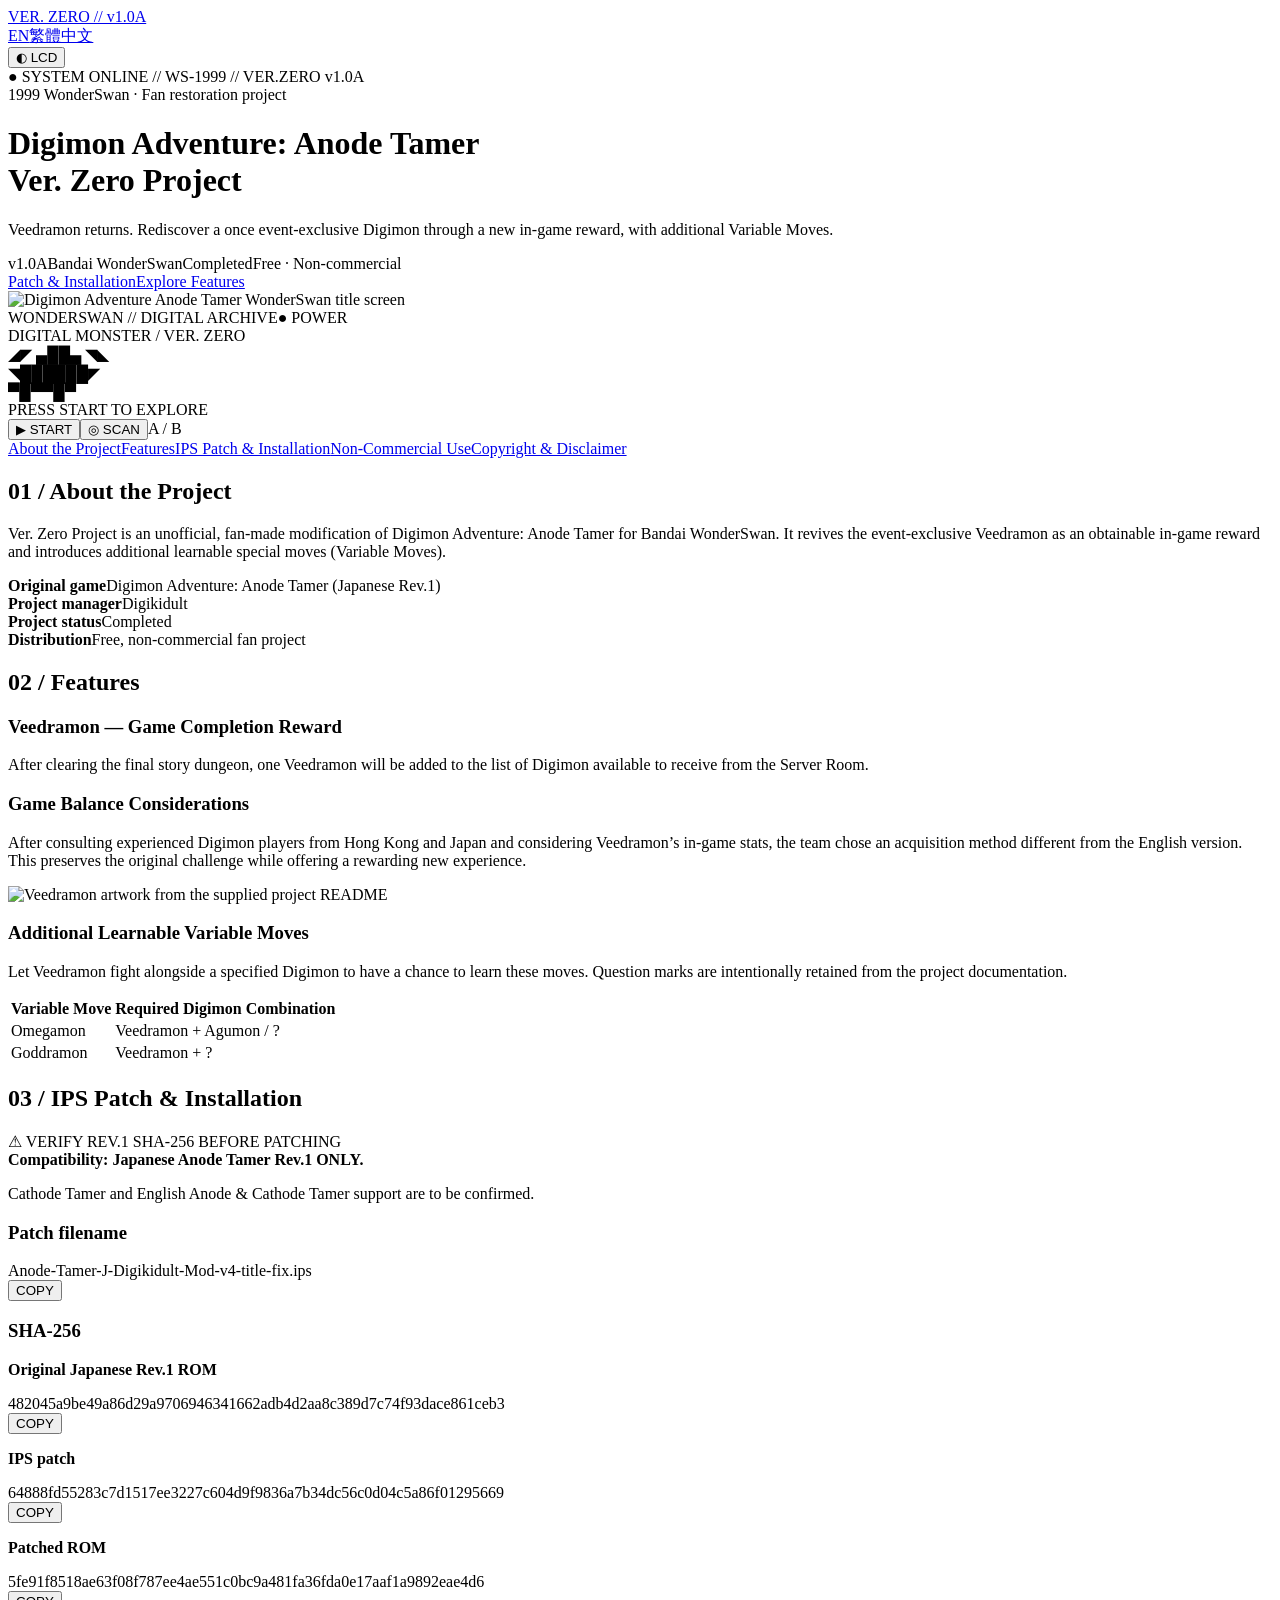
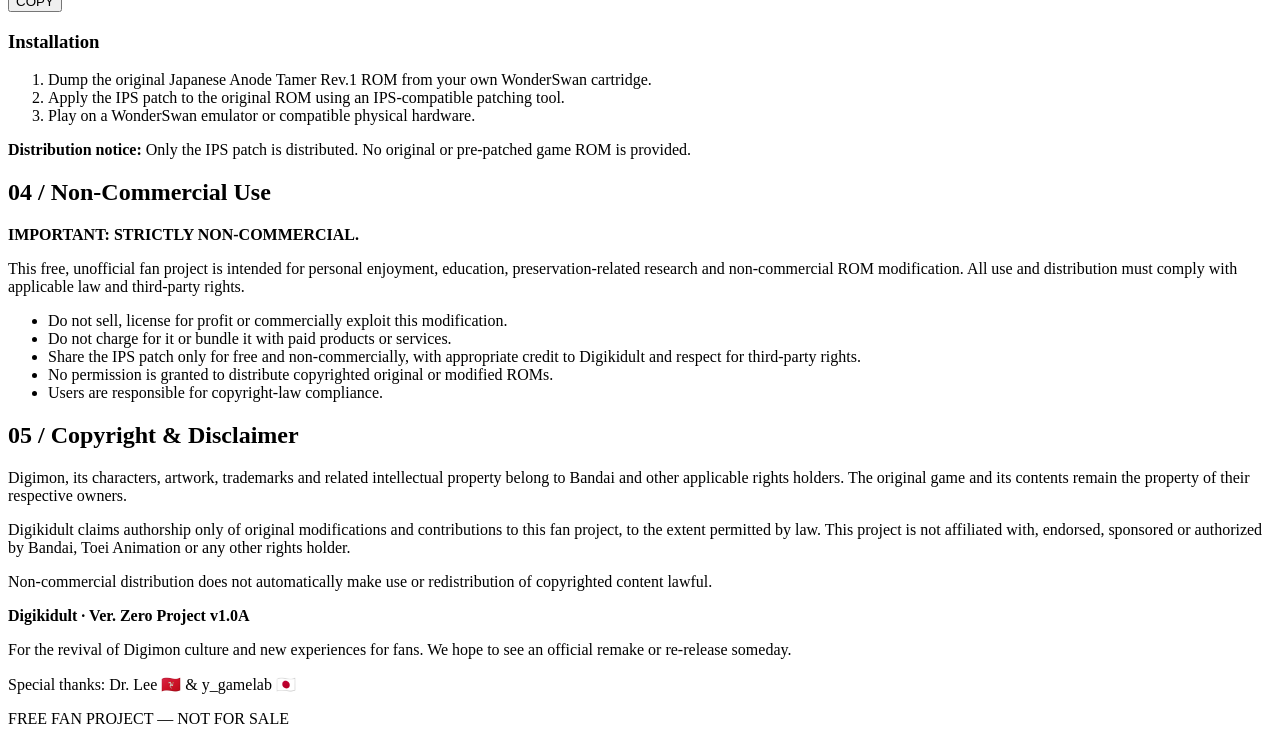
==== index.html @ 31830be5 "Add files via upload" ====
<!DOCTYPE html>
<html lang="en"><head><meta charset="utf-8"/><meta content="width=device-width,initial-scale=1" name="viewport"/><meta content="Digimon Adventure: Anode Tamer — Ver. Zero Project v1.0A. Free non-commercial WonderSwan fan-made IPS patch." name="description"/><title>Ver. Zero Project v1.0A — English</title><link href="assets/style.css" rel="stylesheet"/><link href="index.html" hreflang="en" rel="alternate"/><link href="index-zh-TW.html" hreflang="zh-Hant" rel="alternate"/></head><body data-lang="en"><header class="top"><div class="wrap topin"><a class="brand" href="#top">VER. ZERO // v1.0A</a><div aria-label="Language" class="lang"><a aria-current="page" href="index.html">EN</a><a href="index-zh-TW.html">繁體中文</a></div><button aria-label="Toggle LCD color theme" id="theme-button" title="Toggle LCD theme" type="button">◐ LCD</button></div></header><main id="top"><div class="wrap"><div class="hero pixel-frame"><div aria-label="System status" class="bootbar">● SYSTEM ONLINE    //    WS-1999    //    VER.ZERO v1.0A</div><div class="eyebrow">1999 WonderSwan · Fan restoration project</div><h1>Digimon Adventure: Anode Tamer<br/>Ver. Zero Project</h1><p class="lead">Veedramon returns. Rediscover a once event-exclusive Digimon through a new in-game reward, with additional Variable Moves.</p><div class="chips"><span class="chip">v1.0A</span><span class="chip">Bandai WonderSwan</span><span class="chip">Completed</span><span class="chip">Free · Non-commercial</span></div><div class="actions"><a class="btn" href="#patch">Patch &amp; Installation</a><a class="btn alt" href="#features">Explore Features</a></div><img alt="Digimon Adventure Anode Tamer WonderSwan title screen" class="heroimg zoomable" decoding="async" loading="lazy" src="assets/title-screen.jpg" tabindex="0" title="Click to enlarge"/><div aria-label="Interactive retro console" class="device-console"><div class="console-top"><span>WONDERSWAN // DIGITAL ARCHIVE</span><span class="power-led">● POWER</span></div><div class="lcd"><div class="lcd-label">DIGITAL MONSTER / VER. ZERO</div><div aria-hidden="true" class="lcd-creature">◢◤ ▄██▄ ◥◣<br/>◥██████◤<br/> ▀█▀▀█▀ </div><div aria-live="polite" id="lcd-message">PRESS START TO EXPLORE</div><div class="lcd-meter"><span></span><span></span><span></span><span></span><span></span><span></span><span></span><span></span></div></div><div class="console-controls"><button class="retro-button" id="start-button" type="button">▶ START</button><button class="retro-button" id="scan-button" type="button">◎ SCAN</button><span class="console-tip">A / B</span></div></div></div><nav aria-label="Sections" class="links"><a href="#about">About the Project</a><a href="#features">Features</a><a href="#patch">IPS Patch &amp; Installation</a><a href="#terms">Non-Commercial Use</a><a href="#legal">Copyright &amp; Disclaimer</a></nav></div>
<section class="content" id="about"><div class="wrap"><h2>01 / About the Project</h2><p>Ver. Zero Project is an unofficial, fan-made modification of Digimon Adventure: Anode Tamer for Bandai WonderSwan. It revives the event-exclusive Veedramon as an obtainable in-game reward and introduces additional learnable special moves (Variable Moves).</p><div class="meta"><div><strong>Original game</strong>Digimon Adventure: Anode Tamer (Japanese Rev.1)</div><div><strong>Project manager</strong>Digikidult</div><div><strong>Project status</strong>Completed</div><div><strong>Distribution</strong>Free, non-commercial fan project</div></div></div></section>
<section class="content" id="features"><div class="wrap"><h2>02 / Features</h2><div class="feature"><div><h3>Veedramon — Game Completion Reward</h3><p>After clearing the final story dungeon, one Veedramon will be added to the list of Digimon available to receive from the Server Room.</p><h3>Game Balance Considerations</h3><p>After consulting experienced Digimon players from Hong Kong and Japan and considering Veedramon’s in-game stats, the team chose an acquisition method different from the English version. This preserves the original challenge while offering a rewarding new experience.</p></div><img alt="Veedramon artwork from the supplied project README" class="zoomable" decoding="async" loading="lazy" src="assets/veedramon.jpg" tabindex="0" title="Click to enlarge"/></div><div class="panel"><h3>Additional Learnable Variable Moves</h3><p>Let Veedramon fight alongside a specified Digimon to have a chance to learn these moves. Question marks are intentionally retained from the project documentation.</p><div class="tablewrap"><table><thead><tr><th>Variable Move</th><th>Required Digimon Combination</th></tr></thead><tbody><tr><td>Omegamon</td><td>Veedramon + Agumon / ?</td></tr><tr><td>Goddramon</td><td>Veedramon + ?</td></tr></tbody></table></div></div></div></section>
<section class="content" id="patch"><div class="wrap"><h2>03 / IPS Patch &amp; Installation</h2><div class="patch-warning">⚠ VERIFY REV.1 SHA-256 BEFORE PATCHING</div><div class="notice"><strong>Compatibility: Japanese Anode Tamer Rev.1 ONLY.</strong><p>Cathode Tamer and English Anode &amp; Cathode Tamer support are to be confirmed.</p></div><h3>Patch filename</h3><div class="hash-row"><div class="hash">Anode-Tamer-J-Digikidult-Mod-v4-title-fix.ips</div><button aria-label="Copy hash or filename" class="copy-btn" data-copy="Anode-Tamer-J-Digikidult-Mod-v4-title-fix.ips" type="button">COPY</button></div><h3>SHA-256</h3><p><strong>Original Japanese Rev.1 ROM</strong></p><div class="hash-row"><div class="hash">482045a9be49a86d29a9706946341662adb4d2aa8c389d7c74f93dace861ceb3</div><button aria-label="Copy hash or filename" class="copy-btn" data-copy="482045a9be49a86d29a9706946341662adb4d2aa8c389d7c74f93dace861ceb3" type="button">COPY</button></div><p><strong>IPS patch</strong></p><div class="hash-row"><div class="hash">64888fd55283c7d1517ee3227c604d9f9836a7b34dc56c0d04c5a86f01295669</div><button aria-label="Copy hash or filename" class="copy-btn" data-copy="64888fd55283c7d1517ee3227c604d9f9836a7b34dc56c0d04c5a86f01295669" type="button">COPY</button></div><p><strong>Patched ROM</strong></p><div class="hash-row"><div class="hash">5fe91f8518ae63f08f787ee4ae551c0bc9a481fa36fda0e17aaf1a9892eae4d6</div><button aria-label="Copy hash or filename" class="copy-btn" data-copy="5fe91f8518ae63f08f787ee4ae551c0bc9a481fa36fda0e17aaf1a9892eae4d6" type="button">COPY</button></div><h3>Installation</h3><ol><li>Dump the original Japanese Anode Tamer Rev.1 ROM from your own WonderSwan cartridge.</li><li>Apply the IPS patch to the original ROM using an IPS-compatible patching tool.</li><li>Play on a WonderSwan emulator or compatible physical hardware.</li></ol><p><strong>Distribution notice:</strong> Only the IPS patch is distributed. No original or pre-patched game ROM is provided.</p></div></section>
<section class="content" id="terms"><div class="wrap"><h2>04 / Non-Commercial Use</h2><div class="notice"><strong>IMPORTANT: STRICTLY NON-COMMERCIAL.</strong></div><p>This free, unofficial fan project is intended for personal enjoyment, education, preservation-related research and non-commercial ROM modification. All use and distribution must comply with applicable law and third-party rights.</p><ul><li>Do not sell, license for profit or commercially exploit this modification.</li><li>Do not charge for it or bundle it with paid products or services.</li><li>Share the IPS patch only for free and non-commercially, with appropriate credit to Digikidult and respect for third-party rights.</li><li>No permission is granted to distribute copyrighted original or modified ROMs.</li><li>Users are responsible for copyright-law compliance.</li></ul></div></section>
<section class="content" id="legal"><div class="wrap"><h2>05 / Copyright &amp; Disclaimer</h2><p>Digimon, its characters, artwork, trademarks and related intellectual property belong to Bandai and other applicable rights holders. The original game and its contents remain the property of their respective owners.</p><p>Digikidult claims authorship only of original modifications and contributions to this fan project, to the extent permitted by law. This project is not affiliated with, endorsed, sponsored or authorized by Bandai, Toei Animation or any other rights holder.</p><p>Non-commercial distribution does not automatically make use or redistribution of copyrighted content lawful.</p></div></section></main><footer><div class="wrap"><strong>Digikidult · Ver. Zero Project v1.0A</strong><p>For the revival of Digimon culture and new experiences for fans. We hope to see an official remake or re-release someday.</p><p>Special thanks: Dr. Lee 🇮🇲 &amp; y_gamelab 🇯🇵</p><p>FREE FAN PROJECT — NOT FOR SALE</p></div></footer><script defer="" src="assets/site.js"></script><dialog aria-label="Image preview" id="image-dialog"><button aria-label="Close" class="dialog-close" type="button">✕</button><img alt="Enlarged project image"/></dialog></body></html>
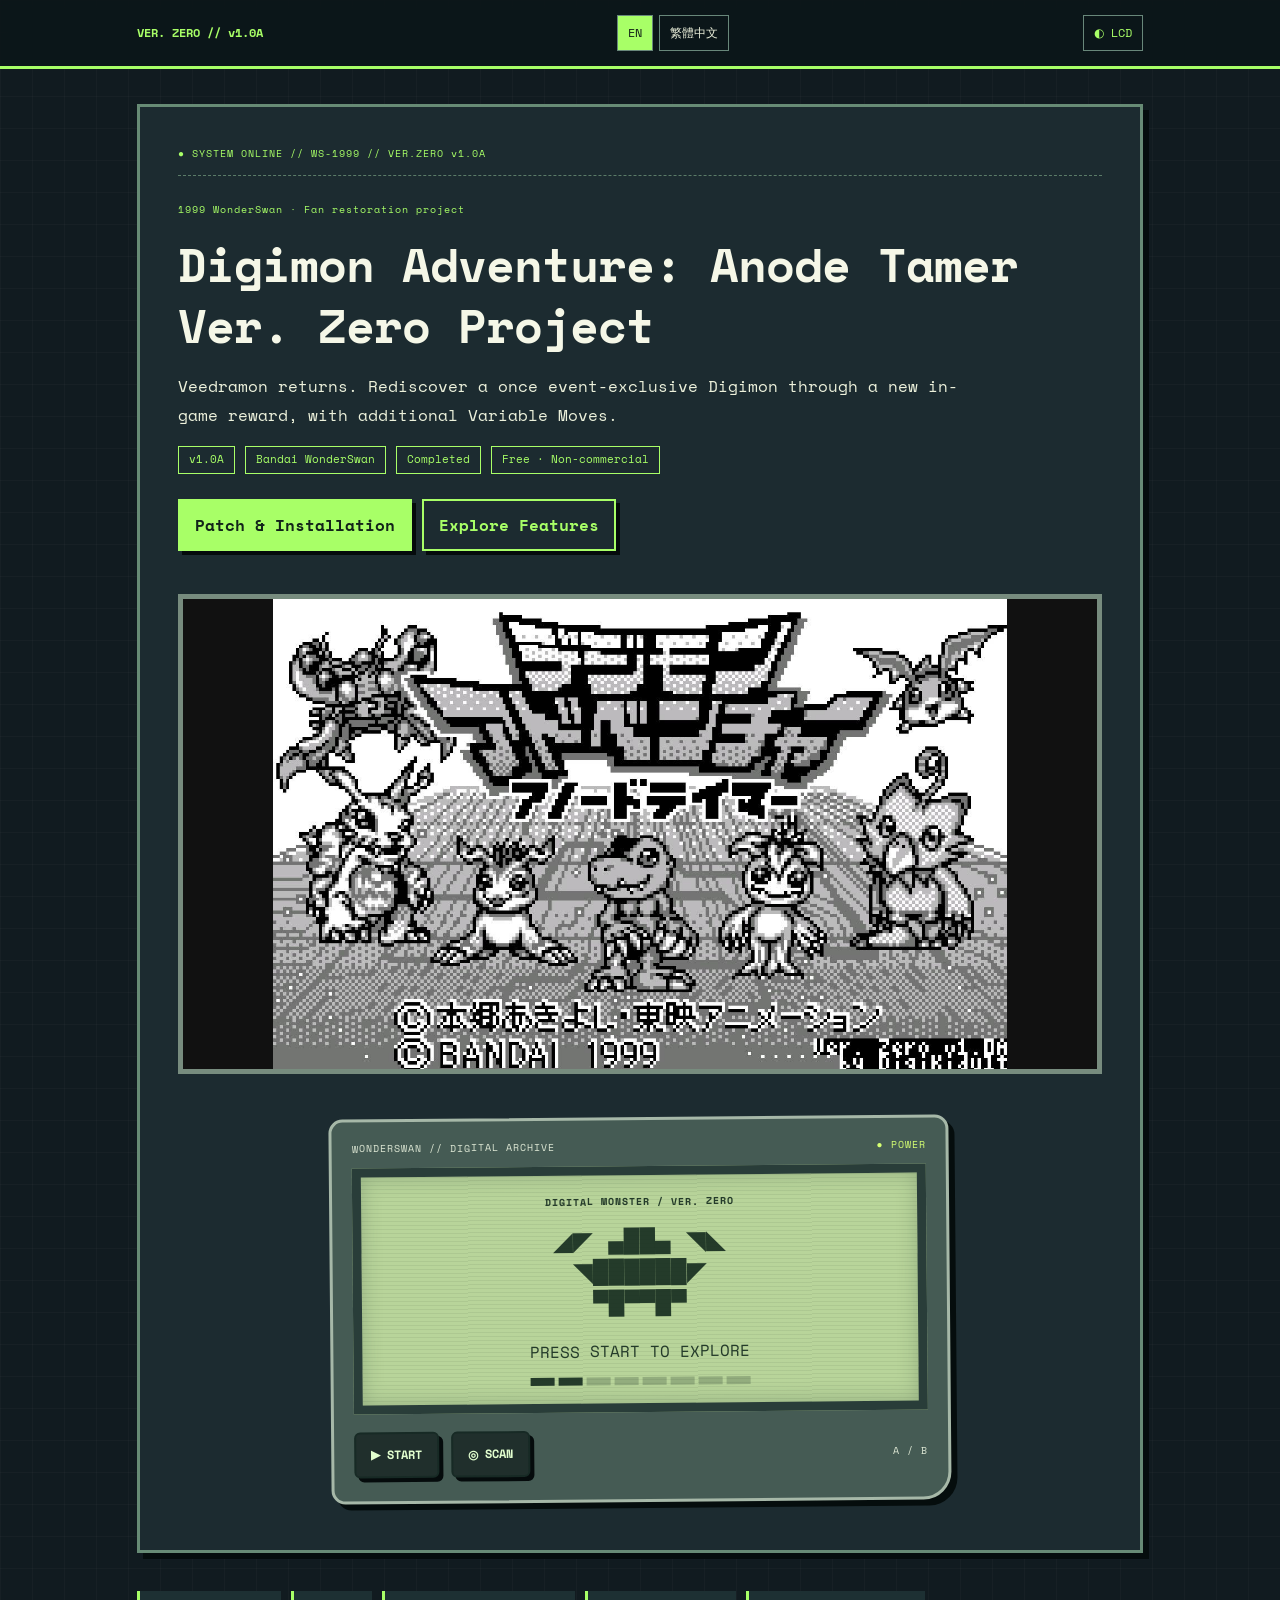
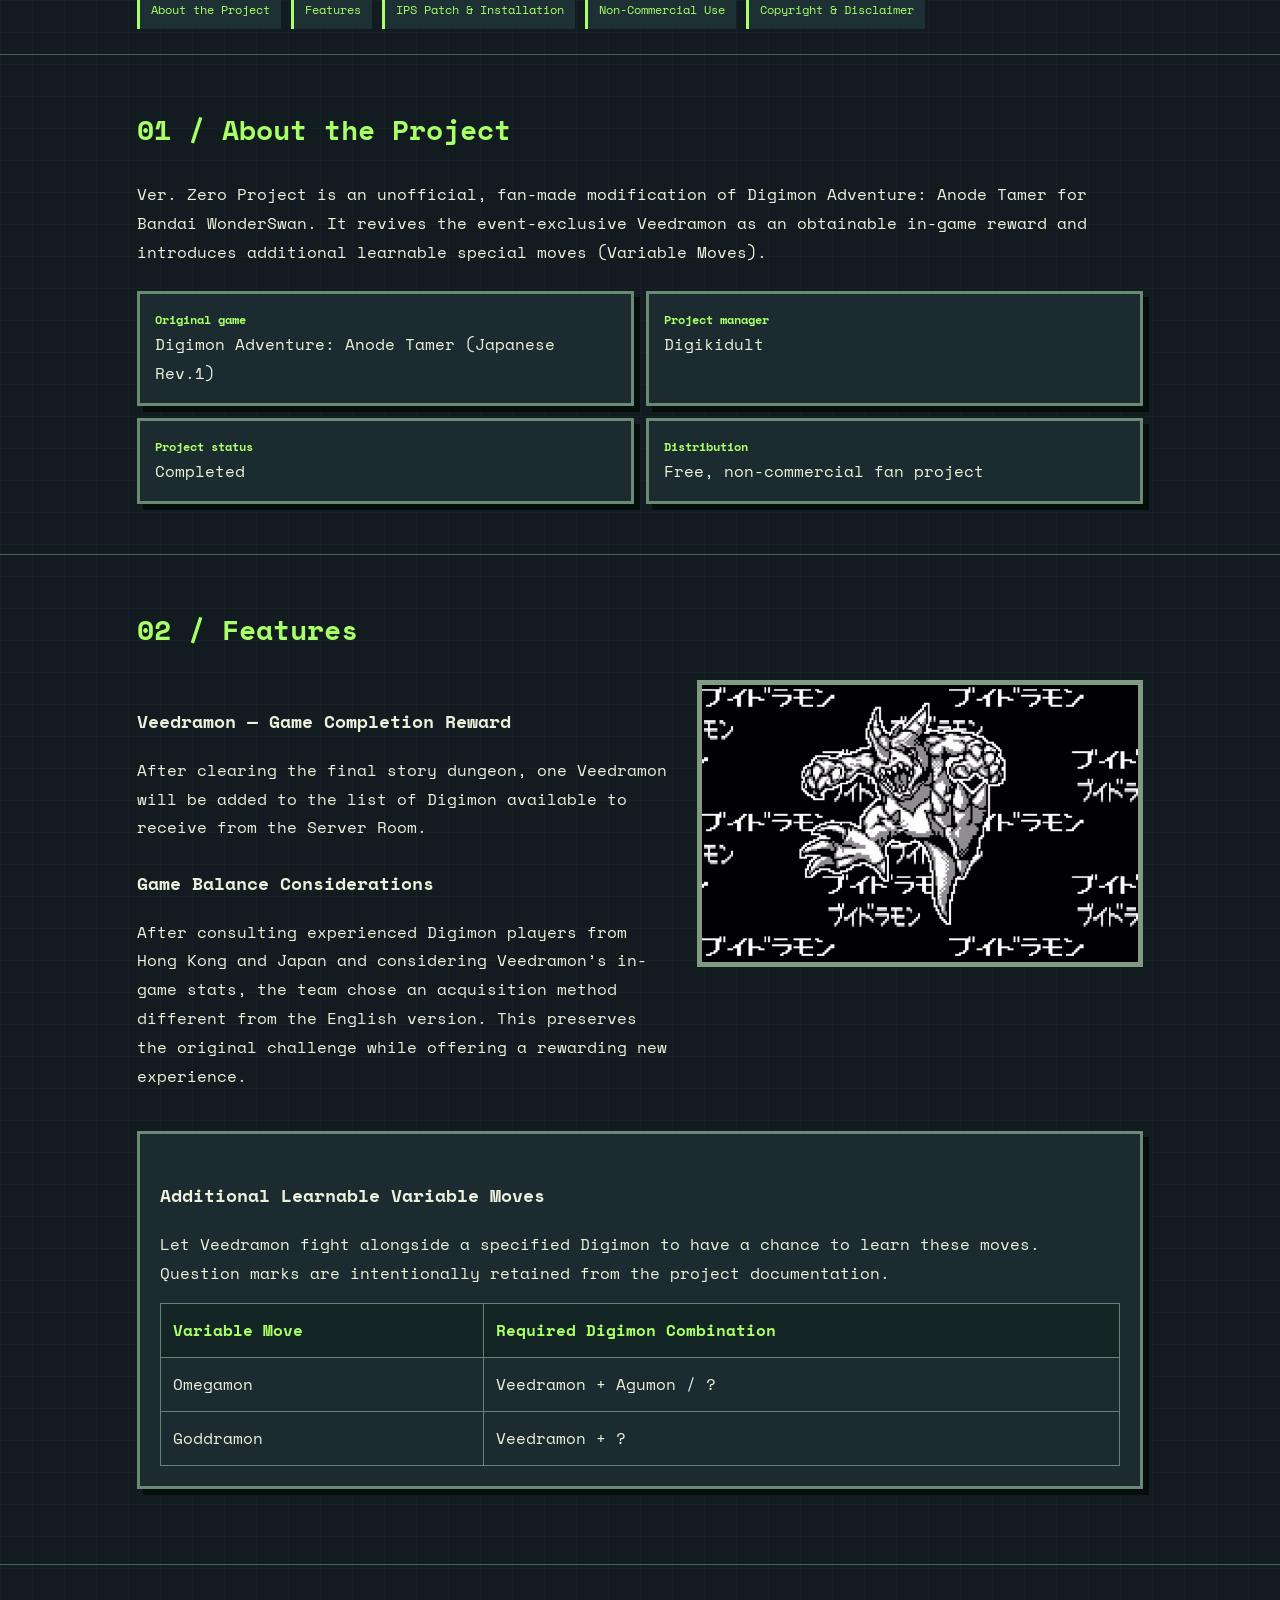
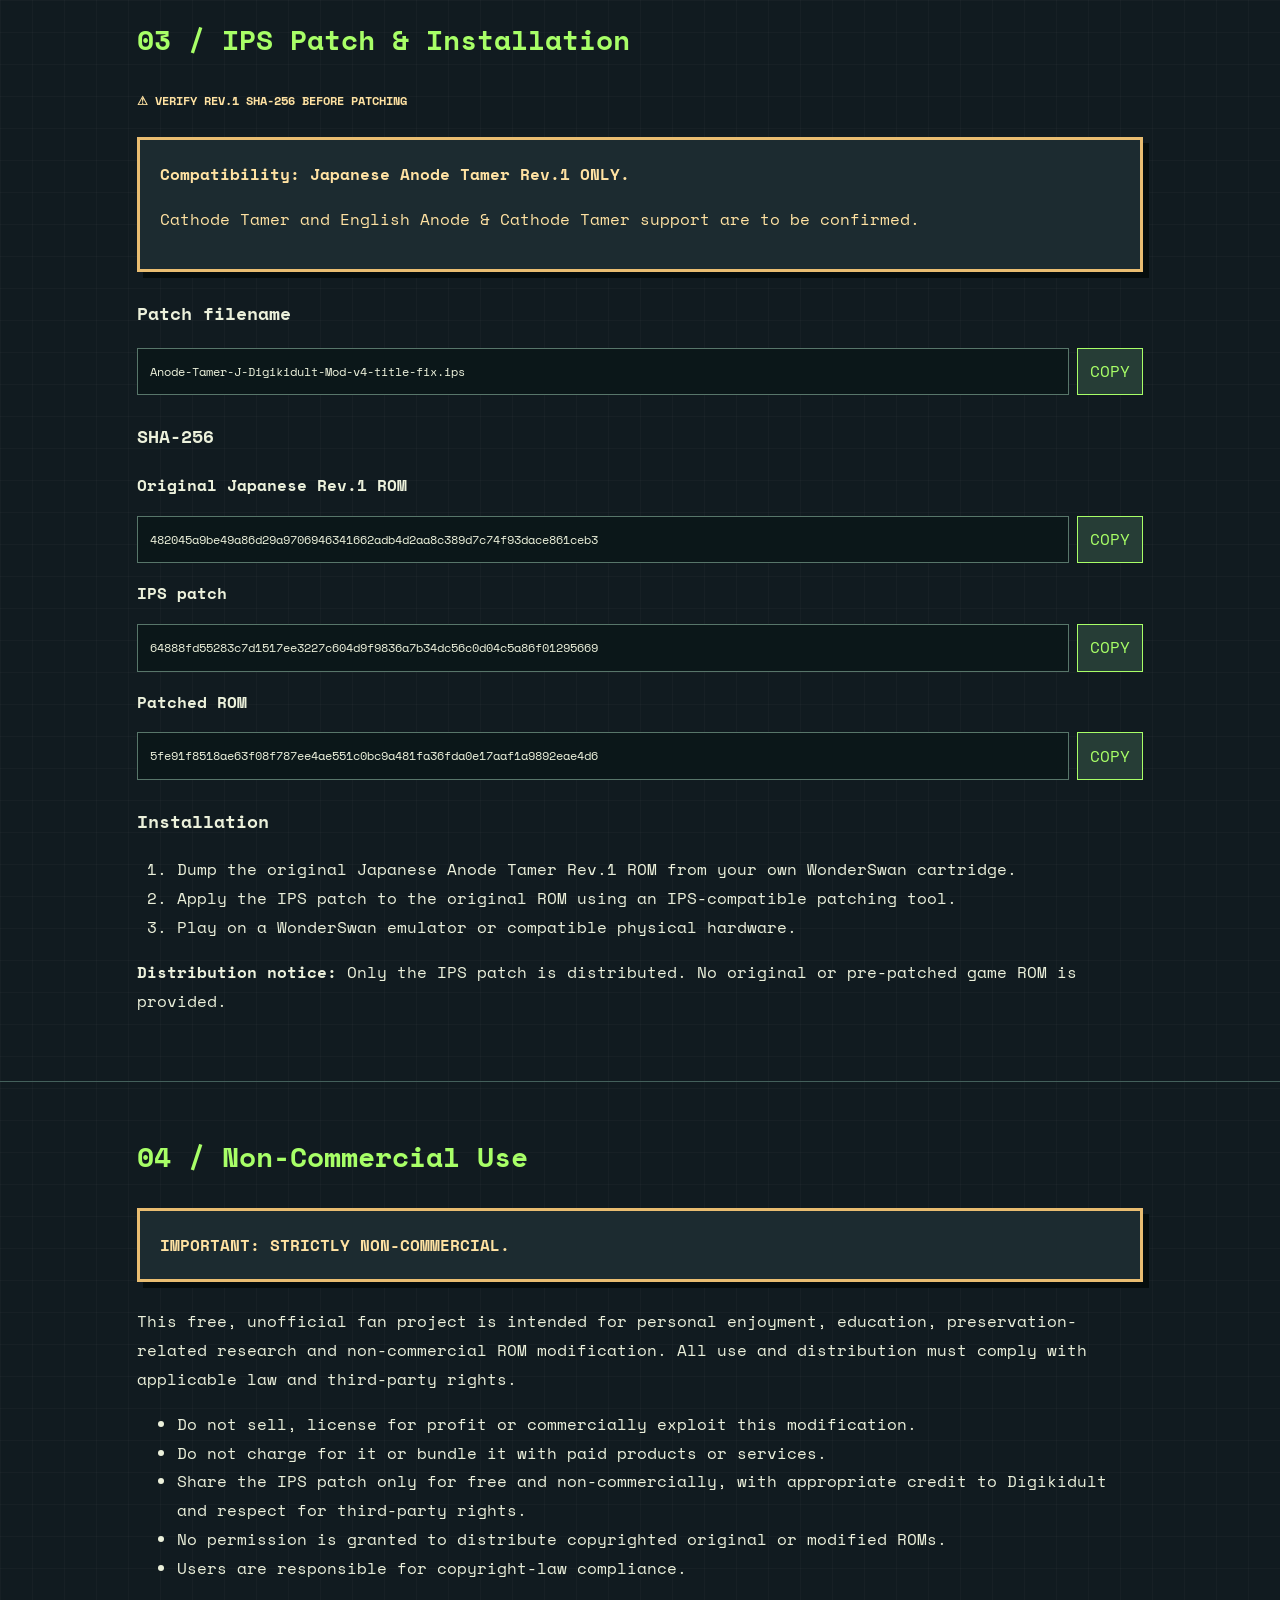
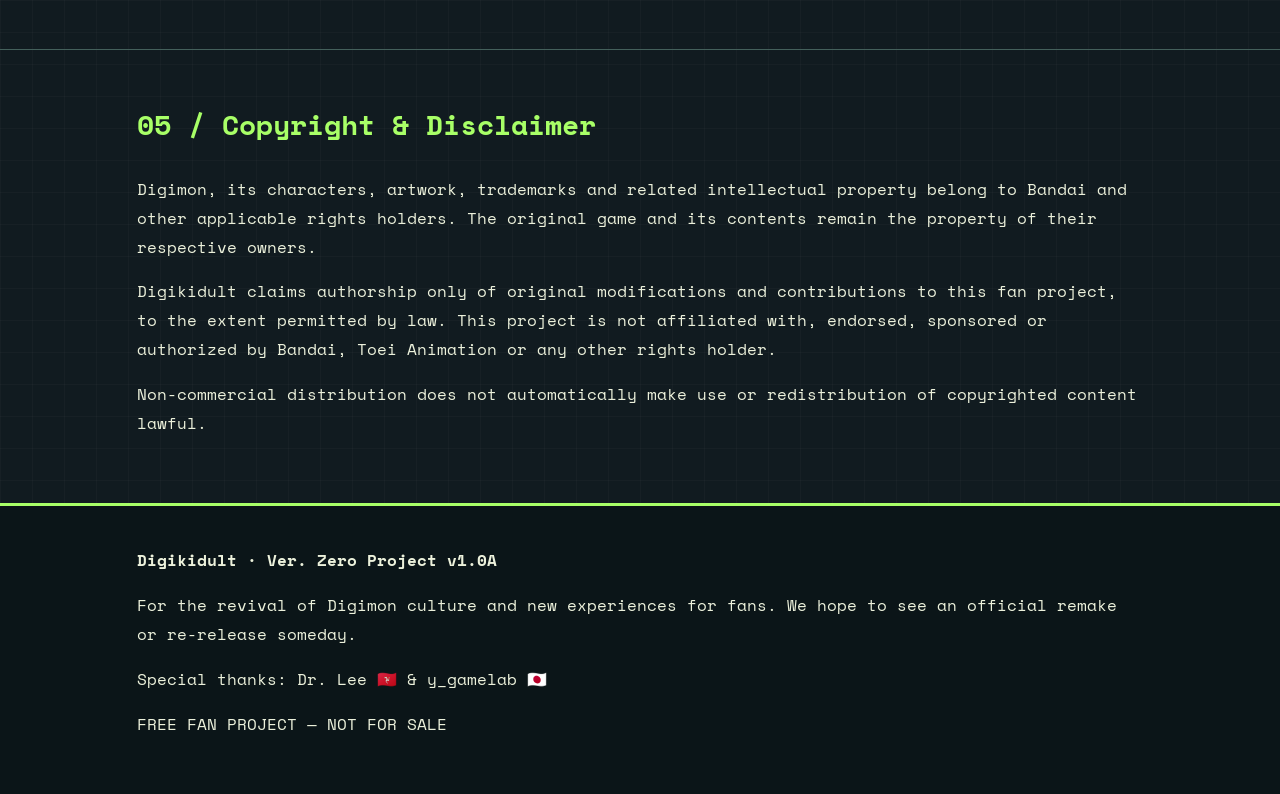
==== commit 37cd4fe1: "Add files via upload" ====
--- a/index.html
+++ b/index.html
@@ -1,7 +1,10 @@
 <!DOCTYPE html>
-<html lang="en"><head><meta charset="utf-8"/><meta content="width=device-width,initial-scale=1" name="viewport"/><meta content="Digimon Adventure: Anode Tamer — Ver. Zero Project v1.0A. Free non-commercial WonderSwan fan-made IPS patch." name="description"/><title>Ver. Zero Project v1.0A — English</title><link href="assets/style.css" rel="stylesheet"/><link href="index.html" hreflang="en" rel="alternate"/><link href="index-zh-TW.html" hreflang="zh-Hant" rel="alternate"/></head><body data-lang="en"><header class="top"><div class="wrap topin"><a class="brand" href="#top">VER. ZERO // v1.0A</a><div aria-label="Language" class="lang"><a aria-current="page" href="index.html">EN</a><a href="index-zh-TW.html">繁體中文</a></div><button aria-label="Toggle LCD color theme" id="theme-button" title="Toggle LCD theme" type="button">◐ LCD</button></div></header><main id="top"><div class="wrap"><div class="hero pixel-frame"><div aria-label="System status" class="bootbar">● SYSTEM ONLINE    //    WS-1999    //    VER.ZERO v1.0A</div><div class="eyebrow">1999 WonderSwan · Fan restoration project</div><h1>Digimon Adventure: Anode Tamer<br/>Ver. Zero Project</h1><p class="lead">Veedramon returns. Rediscover a once event-exclusive Digimon through a new in-game reward, with additional Variable Moves.</p><div class="chips"><span class="chip">v1.0A</span><span class="chip">Bandai WonderSwan</span><span class="chip">Completed</span><span class="chip">Free · Non-commercial</span></div><div class="actions"><a class="btn" href="#patch">Patch &amp; Installation</a><a class="btn alt" href="#features">Explore Features</a></div><img alt="Digimon Adventure Anode Tamer WonderSwan title screen" class="heroimg zoomable" decoding="async" loading="lazy" src="assets/title-screen.jpg" tabindex="0" title="Click to enlarge"/><div aria-label="Interactive retro console" class="device-console"><div class="console-top"><span>WONDERSWAN // DIGITAL ARCHIVE</span><span class="power-led">● POWER</span></div><div class="lcd"><div class="lcd-label">DIGITAL MONSTER / VER. ZERO</div><div aria-hidden="true" class="lcd-creature">◢◤ ▄██▄ ◥◣<br/>◥██████◤<br/> ▀█▀▀█▀ </div><div aria-live="polite" id="lcd-message">PRESS START TO EXPLORE</div><div class="lcd-meter"><span></span><span></span><span></span><span></span><span></span><span></span><span></span><span></span></div></div><div class="console-controls"><button class="retro-button" id="start-button" type="button">▶ START</button><button class="retro-button" id="scan-button" type="button">◎ SCAN</button><span class="console-tip">A / B</span></div></div></div><nav aria-label="Sections" class="links"><a href="#about">About the Project</a><a href="#features">Features</a><a href="#patch">IPS Patch &amp; Installation</a><a href="#terms">Non-Commercial Use</a><a href="#legal">Copyright &amp; Disclaimer</a></nav></div>
+<html lang="en"><head><meta charset="utf-8"/><meta content="width=device-width,initial-scale=1" name="viewport"/><meta content="Digimon Adventure: Anode Tamer — Ver. Zero Project v1.0A. Free non-commercial WonderSwan fan-made IPS patch." name="description"/><title>Ver. Zero Project v1.0A — English</title><style>@import url('https://fonts.googleapis.com/css2?family=Press+Start+2P&family=Space+Mono:wght@400;700&display=swap');
+:root{--bg:#111b20;--surface:#1c2b30;--surface2:#23383d;--ink:#ecf1db;--muted:#b5c4b7;--accent:#a8ff67;--border:#577b70;--lcd:#b8d49a;--lcd-ink:#243b2a}*{box-sizing:border-box}html{scroll-behavior:smooth;scroll-padding-top:90px}body{margin:0;color:var(--ink);background:var(--bg);font-family:'Space Mono',ui-monospace,monospace;line-height:1.8;background-image:linear-gradient(#ffffff06 1px,transparent 1px),linear-gradient(90deg,#ffffff06 1px,transparent 1px);background-size:32px 32px}body.lcd-alt{--accent:#7de2ff;--lcd:#acd5e2;--lcd-ink:#1e4255}a{color:var(--accent)}button{font:inherit;cursor:pointer}button:focus-visible,a:focus-visible,img:focus-visible{outline:3px solid var(--accent);outline-offset:4px}.wrap{max-width:1050px;margin:auto;padding:0 22px}.top{position:sticky;top:0;z-index:10;background:#0c171af2;border-bottom:3px solid var(--accent);backdrop-filter:blur(12px)}.topin{display:flex;gap:15px;align-items:center;justify-content:space-between;min-height:66px;flex-wrap:wrap}.brand{text-decoration:none;font-size:12px;color:var(--accent);font-weight:bold}.lang{display:flex;gap:6px}.lang a,#theme-button{padding:6px 10px;border:1px solid #68877a;text-decoration:none;color:var(--ink);font-size:12px;background:transparent}.lang a[aria-current=page]{background:var(--accent);color:#112017}#theme-button{color:var(--accent)}.hero{margin:35px 0 20px;padding:clamp(18px,4vw,38px);background:var(--surface);position:relative}.pixel-frame,.panel,.meta>div,.notice,.device-console{border:3px solid #678b75;box-shadow:6px 6px 0 #050d0d}.bootbar,.eyebrow,.lcd-label,.console-top,.console-tip{font-size:10px;letter-spacing:1px;color:var(--accent)}.bootbar{border-bottom:1px dashed #5b7c68;padding-bottom:12px;margin-bottom:25px}.hero h1{font-size:clamp(25px,4vw,47px);line-height:1.3;margin:15px 0;color:#f5f7e7;letter-spacing:-1px}.lead{font-size:16px;max-width:780px}.chips,.actions,.links{display:flex;gap:10px;flex-wrap:wrap}.chip{font-size:11px;padding:3px 10px;border:1px solid var(--accent);color:var(--accent)}.actions{margin:25px 0}.btn,.retro-button{display:inline-block;border:2px solid var(--accent);background:var(--accent);color:#12241a;text-decoration:none;font-weight:bold;padding:10px 15px;box-shadow:4px 4px 0 #050b0c}.btn.alt{background:transparent;color:var(--accent)}.btn:hover,.retro-button:hover{transform:translate(2px,2px);box-shadow:2px 2px 0 #050b0c}.heroimg{margin-top:18px;width:100%;max-height:480px;object-fit:contain;background:#111;border:5px solid #778c7e;image-rendering:auto}.links{padding:18px 0 25px}.links a{padding:8px 11px;background:#1d3033;text-decoration:none;border-left:3px solid var(--accent);font-size:12px}.content{padding:50px 0;border-top:1px solid #44605b}.content h2{font-size:clamp(20px,3vw,28px);color:var(--accent);margin:0 0 25px}.content h3{font-size:18px;margin-top:25px}.meta{display:grid;grid-template-columns:repeat(2,minmax(0,1fr));gap:12px;margin-top:24px}.meta>div{padding:15px;background:var(--surface);overflow-wrap:anywhere}.meta strong{display:block;color:var(--accent);font-size:12px}.feature{display:grid;grid-template-columns:1.2fr 1fr;gap:25px;align-items:start}.feature img{width:100%;border:5px solid #829986;background:#080c0b}.panel,.notice{padding:20px;background:var(--surface);margin:25px 0}.notice,.patch-warning{border-color:#e9bd71;color:#ffe2a2}.patch-warning{margin:20px 0;font-weight:bold;font-size:12px}.tablewrap{overflow-x:auto}table{border-collapse:collapse;width:100%}th,td{border:1px solid #658477;padding:12px;text-align:left}th{color:var(--accent);background:#132524}.hash-row{display:flex;align-items:stretch;gap:8px;margin:10px 0}.hash{flex:1;min-width:0;overflow-wrap:anywhere;background:#0b1719;padding:12px;border:1px solid #58766a;font-size:12px}.copy-btn{background:#263d36;color:var(--accent);border:1px solid var(--accent);padding:0 12px}.copy-btn:hover{background:#3a5548}footer{background:#0b1518;padding:40px 0;border-top:3px solid var(--accent)}.device-console{max-width:620px;margin:34px auto 10px;padding:18px 20px 23px;background:#455b54;border-radius:14px 14px 28px 14px;border-color:#a6b8a8;transform:rotate(-.5deg)}.console-top{display:flex;justify-content:space-between;gap:10px;color:#dce6d3;margin-bottom:10px}.power-led{color:#d6ff72}.lcd{border:9px solid #293d39;background:var(--lcd);color:var(--lcd-ink);min-height:235px;text-align:center;padding:18px 10px;box-shadow:inset 0 0 20px #233d3540;position:relative;overflow:hidden}.lcd:after{content:'';pointer-events:none;position:absolute;inset:0;background:repeating-linear-gradient(0deg,transparent 0 3px,#18291b12 3px 4px)}.lcd-label{color:var(--lcd-ink);font-weight:bold}.lcd-creature{font-family:monospace;font-size:26px;line-height:1.2;white-space:pre;margin:16px 0;animation:bob 2s steps(2,end) infinite}.lcd-meter{display:flex;gap:4px;justify-content:center;margin-top:12px}.lcd-meter span{height:8px;width:24px;background:var(--lcd-ink);opacity:.25}.lcd-meter span.active{opacity:1}.console-controls{display:flex;align-items:center;gap:12px;margin-top:18px}.retro-button{border-color:#172a25;background:#202f2c;color:#e2ffcf;border-radius:6px;font-size:12px}.console-tip{margin-left:auto;color:#dce6d3}.zoomable{cursor:zoom-in}#image-dialog{border:3px solid var(--accent);padding:15px;background:#0b1719;max-width:min(94vw,1100px);max-height:92vh;color:white}#image-dialog::backdrop{background:#000d}#image-dialog img{display:block;max-width:100%;max-height:78vh;object-fit:contain}.dialog-close{display:block;margin:0 0 10px auto;background:var(--accent);border:0;padding:5px 12px}@keyframes bob{50%{transform:translateY(-6px)}}@media(max-width:650px){.topin{justify-content:center;padding:10px 0}.feature,.meta{grid-template-columns:1fr}.hero{margin-top:20px}.hero h1{font-size:25px}.hash-row{flex-direction:column}.copy-btn{padding:9px}.console-top{font-size:8px}.lcd-creature{font-size:21px}.content{padding:35px 0}}@media(prefers-reduced-motion:reduce){*,*:before,*:after{animation:none!important;scroll-behavior:auto!important}}
+</style><link href="index.html" hreflang="en" rel="alternate"/><link href="index-zh-TW.html" hreflang="zh-Hant" rel="alternate"/></head><body data-lang="en"><header class="top"><div class="wrap topin"><a class="brand" href="#top">VER. ZERO // v1.0A</a><div aria-label="Language" class="lang"><a aria-current="page" href="index.html">EN</a><a href="index-zh-TW.html">繁體中文</a></div><button aria-label="Toggle LCD color theme" id="theme-button" title="Toggle LCD theme" type="button">◐ LCD</button></div></header><main id="top"><div class="wrap"><div class="hero pixel-frame"><div aria-label="System status" class="bootbar">● SYSTEM ONLINE    //    WS-1999    //    VER.ZERO v1.0A</div><div class="eyebrow">1999 WonderSwan · Fan restoration project</div><h1>Digimon Adventure: Anode Tamer<br/>Ver. Zero Project</h1><p class="lead">Veedramon returns. Rediscover a once event-exclusive Digimon through a new in-game reward, with additional Variable Moves.</p><div class="chips"><span class="chip">v1.0A</span><span class="chip">Bandai WonderSwan</span><span class="chip">Completed</span><span class="chip">Free · Non-commercial</span></div><div class="actions"><a class="btn" href="#patch">Patch &amp; Installation</a><a class="btn alt" href="#features">Explore Features</a></div><img alt="Digimon Adventure Anode Tamer WonderSwan title screen" class="heroimg zoomable" decoding="async" loading="lazy" src="[data-uri]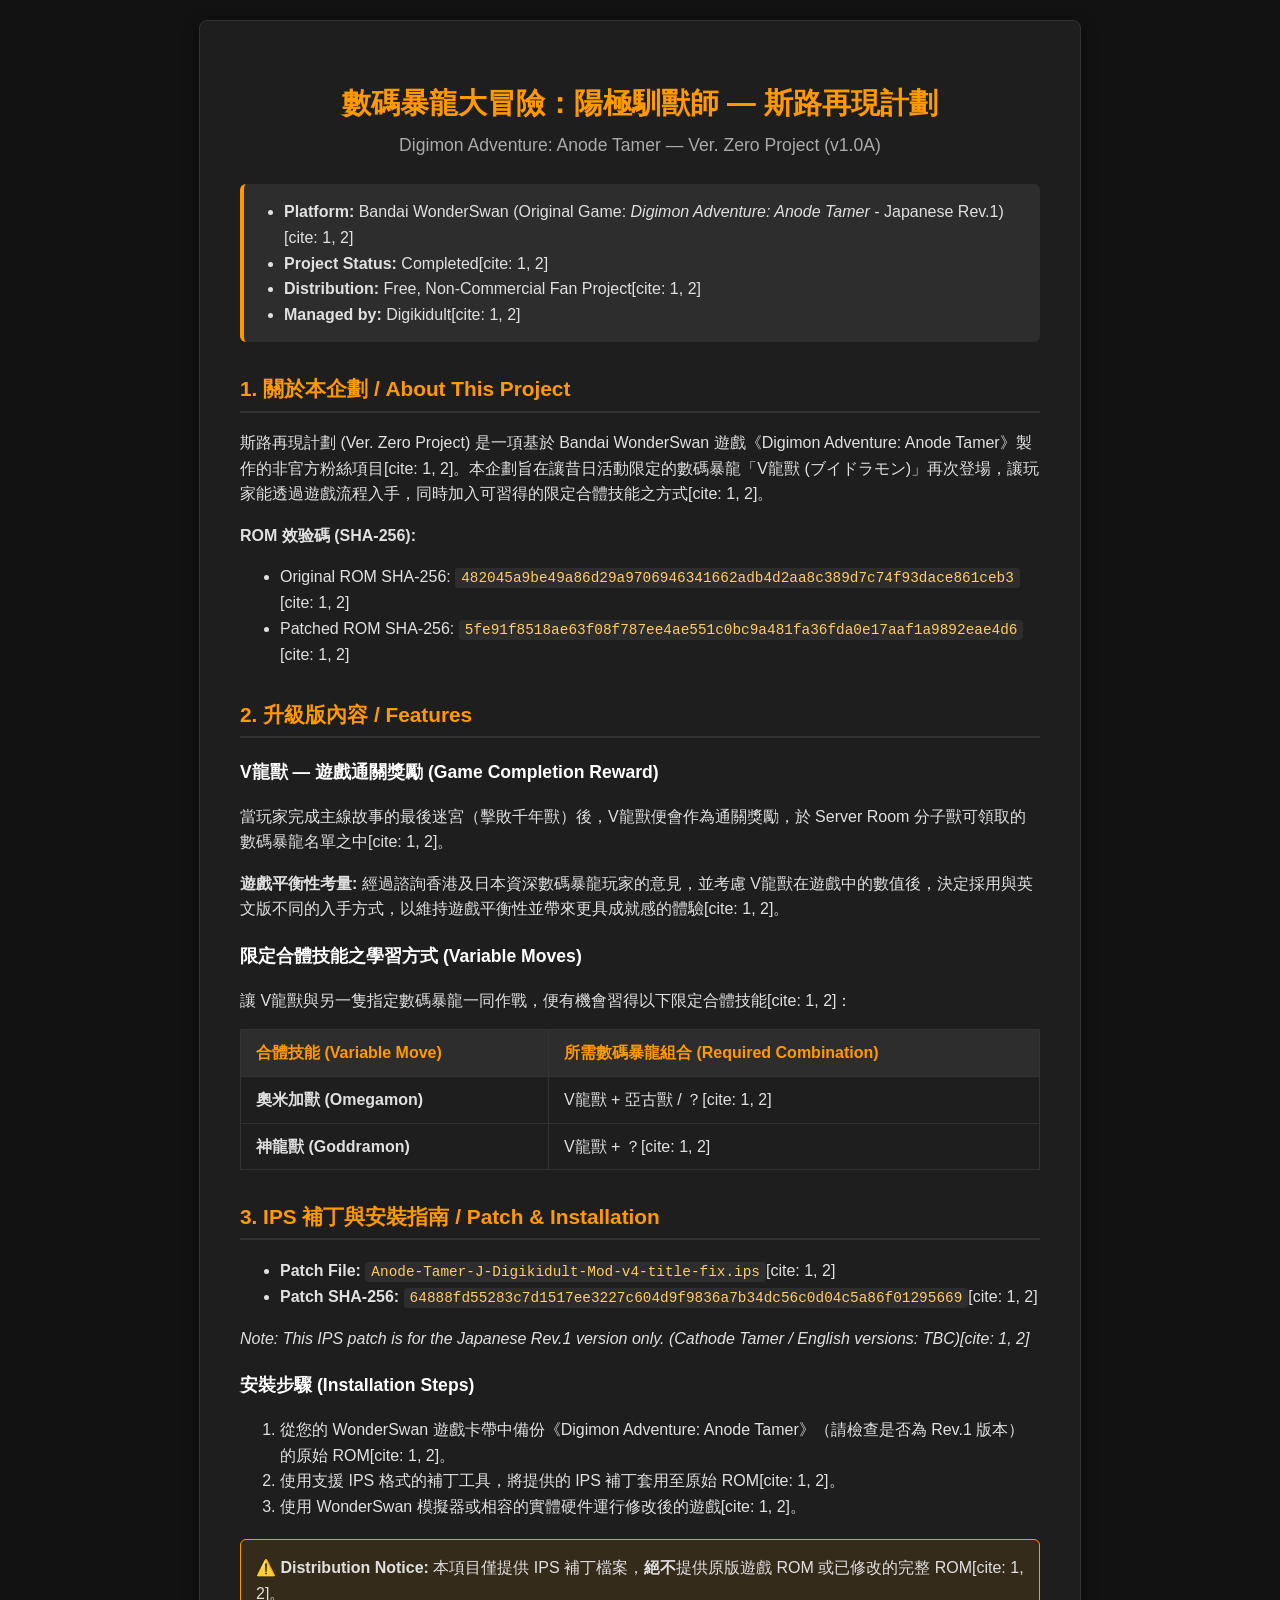
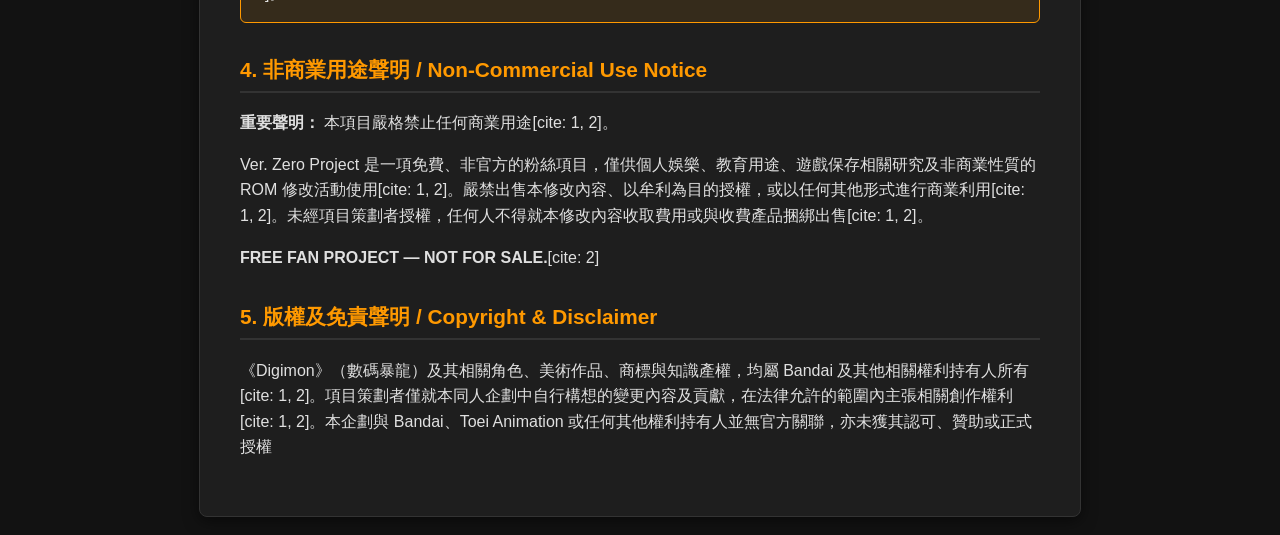
==== commit 29ac6fe4: "Update index.html" ====
--- a/index.html
+++ b/index.html
@@ -1,10 +1,198 @@
 <!DOCTYPE html>
-<html lang="en"><head><meta charset="utf-8"/><meta content="width=device-width,initial-scale=1" name="viewport"/><meta content="Digimon Adventure: Anode Tamer — Ver. Zero Project v1.0A. Free non-commercial WonderSwan fan-made IPS patch." name="description"/><title>Ver. Zero Project v1.0A — English</title><style>@import url('https://fonts.googleapis.com/css2?family=Press+Start+2P&family=Space+Mono:wght@400;700&display=swap');
-:root{--bg:#111b20;--surface:#1c2b30;--surface2:#23383d;--ink:#ecf1db;--muted:#b5c4b7;--accent:#a8ff67;--border:#577b70;--lcd:#b8d49a;--lcd-ink:#243b2a}*{box-sizing:border-box}html{scroll-behavior:smooth;scroll-padding-top:90px}body{margin:0;color:var(--ink);background:var(--bg);font-family:'Space Mono',ui-monospace,monospace;line-height:1.8;background-image:linear-gradient(#ffffff06 1px,transparent 1px),linear-gradient(90deg,#ffffff06 1px,transparent 1px);background-size:32px 32px}body.lcd-alt{--accent:#7de2ff;--lcd:#acd5e2;--lcd-ink:#1e4255}a{color:var(--accent)}button{font:inherit;cursor:pointer}button:focus-visible,a:focus-visible,img:focus-visible{outline:3px solid var(--accent);outline-offset:4px}.wrap{max-width:1050px;margin:auto;padding:0 22px}.top{position:sticky;top:0;z-index:10;background:#0c171af2;border-bottom:3px solid var(--accent);backdrop-filter:blur(12px)}.topin{display:flex;gap:15px;align-items:center;justify-content:space-between;min-height:66px;flex-wrap:wrap}.brand{text-decoration:none;font-size:12px;color:var(--accent);font-weight:bold}.lang{display:flex;gap:6px}.lang a,#theme-button{padding:6px 10px;border:1px solid #68877a;text-decoration:none;color:var(--ink);font-size:12px;background:transparent}.lang a[aria-current=page]{background:var(--accent);color:#112017}#theme-button{color:var(--accent)}.hero{margin:35px 0 20px;padding:clamp(18px,4vw,38px);background:var(--surface);position:relative}.pixel-frame,.panel,.meta>div,.notice,.device-console{border:3px solid #678b75;box-shadow:6px 6px 0 #050d0d}.bootbar,.eyebrow,.lcd-label,.console-top,.console-tip{font-size:10px;letter-spacing:1px;color:var(--accent)}.bootbar{border-bottom:1px dashed #5b7c68;padding-bottom:12px;margin-bottom:25px}.hero h1{font-size:clamp(25px,4vw,47px);line-height:1.3;margin:15px 0;color:#f5f7e7;letter-spacing:-1px}.lead{font-size:16px;max-width:780px}.chips,.actions,.links{display:flex;gap:10px;flex-wrap:wrap}.chip{font-size:11px;padding:3px 10px;border:1px solid var(--accent);color:var(--accent)}.actions{margin:25px 0}.btn,.retro-button{display:inline-block;border:2px solid var(--accent);background:var(--accent);color:#12241a;text-decoration:none;font-weight:bold;padding:10px 15px;box-shadow:4px 4px 0 #050b0c}.btn.alt{background:transparent;color:var(--accent)}.btn:hover,.retro-button:hover{transform:translate(2px,2px);box-shadow:2px 2px 0 #050b0c}.heroimg{margin-top:18px;width:100%;max-height:480px;object-fit:contain;background:#111;border:5px solid #778c7e;image-rendering:auto}.links{padding:18px 0 25px}.links a{padding:8px 11px;background:#1d3033;text-decoration:none;border-left:3px solid var(--accent);font-size:12px}.content{padding:50px 0;border-top:1px solid #44605b}.content h2{font-size:clamp(20px,3vw,28px);color:var(--accent);margin:0 0 25px}.content h3{font-size:18px;margin-top:25px}.meta{display:grid;grid-template-columns:repeat(2,minmax(0,1fr));gap:12px;margin-top:24px}.meta>div{padding:15px;background:var(--surface);overflow-wrap:anywhere}.meta strong{display:block;color:var(--accent);font-size:12px}.feature{display:grid;grid-template-columns:1.2fr 1fr;gap:25px;align-items:start}.feature img{width:100%;border:5px solid #829986;background:#080c0b}.panel,.notice{padding:20px;background:var(--surface);margin:25px 0}.notice,.patch-warning{border-color:#e9bd71;color:#ffe2a2}.patch-warning{margin:20px 0;font-weight:bold;font-size:12px}.tablewrap{overflow-x:auto}table{border-collapse:collapse;width:100%}th,td{border:1px solid #658477;padding:12px;text-align:left}th{color:var(--accent);background:#132524}.hash-row{display:flex;align-items:stretch;gap:8px;margin:10px 0}.hash{flex:1;min-width:0;overflow-wrap:anywhere;background:#0b1719;padding:12px;border:1px solid #58766a;font-size:12px}.copy-btn{background:#263d36;color:var(--accent);border:1px solid var(--accent);padding:0 12px}.copy-btn:hover{background:#3a5548}footer{background:#0b1518;padding:40px 0;border-top:3px solid var(--accent)}.device-console{max-width:620px;margin:34px auto 10px;padding:18px 20px 23px;background:#455b54;border-radius:14px 14px 28px 14px;border-color:#a6b8a8;transform:rotate(-.5deg)}.console-top{display:flex;justify-content:space-between;gap:10px;color:#dce6d3;margin-bottom:10px}.power-led{color:#d6ff72}.lcd{border:9px solid #293d39;background:var(--lcd);color:var(--lcd-ink);min-height:235px;text-align:center;padding:18px 10px;box-shadow:inset 0 0 20px #233d3540;position:relative;overflow:hidden}.lcd:after{content:'';pointer-events:none;position:absolute;inset:0;background:repeating-linear-gradient(0deg,transparent 0 3px,#18291b12 3px 4px)}.lcd-label{color:var(--lcd-ink);font-weight:bold}.lcd-creature{font-family:monospace;font-size:26px;line-height:1.2;white-space:pre;margin:16px 0;animation:bob 2s steps(2,end) infinite}.lcd-meter{display:flex;gap:4px;justify-content:center;margin-top:12px}.lcd-meter span{height:8px;width:24px;background:var(--lcd-ink);opacity:.25}.lcd-meter span.active{opacity:1}.console-controls{display:flex;align-items:center;gap:12px;margin-top:18px}.retro-button{border-color:#172a25;background:#202f2c;color:#e2ffcf;border-radius:6px;font-size:12px}.console-tip{margin-left:auto;color:#dce6d3}.zoomable{cursor:zoom-in}#image-dialog{border:3px solid var(--accent);padding:15px;background:#0b1719;max-width:min(94vw,1100px);max-height:92vh;color:white}#image-dialog::backdrop{background:#000d}#image-dialog img{display:block;max-width:100%;max-height:78vh;object-fit:contain}.dialog-close{display:block;margin:0 0 10px auto;background:var(--accent);border:0;padding:5px 12px}@keyframes bob{50%{transform:translateY(-6px)}}@media(max-width:650px){.topin{justify-content:center;padding:10px 0}.feature,.meta{grid-template-columns:1fr}.hero{margin-top:20px}.hero h1{font-size:25px}.hash-row{flex-direction:column}.copy-btn{padding:9px}.console-top{font-size:8px}.lcd-creature{font-size:21px}.content{padding:35px 0}}@media(prefers-reduced-motion:reduce){*,*:before,*:after{animation:none!important;scroll-behavior:auto!important}}
-</style><link href="index.html" hreflang="en" rel="alternate"/><link href="index-zh-TW.html" hreflang="zh-Hant" rel="alternate"/></head><body data-lang="en"><header class="top"><div class="wrap topin"><a class="brand" href="#top">VER. ZERO // v1.0A</a><div aria-label="Language" class="lang"><a aria-current="page" href="index.html">EN</a><a href="index-zh-TW.html">繁體中文</a></div><button aria-label="Toggle LCD color theme" id="theme-button" title="Toggle LCD theme" type="button">◐ LCD</button></div></header><main id="top"><div class="wrap"><div class="hero pixel-frame"><div aria-label="System status" class="bootbar">● SYSTEM ONLINE    //    WS-1999    //    VER.ZERO v1.0A</div><div class="eyebrow">1999 WonderSwan · Fan restoration project</div><h1>Digimon Adventure: Anode Tamer<br/>Ver. Zero Project</h1><p class="lead">Veedramon returns. Rediscover a once event-exclusive Digimon through a new in-game reward, with additional Variable Moves.</p><div class="chips"><span class="chip">v1.0A</span><span class="chip">Bandai WonderSwan</span><span class="chip">Completed</span><span class="chip">Free · Non-commercial</span></div><div class="actions"><a class="btn" href="#patch">Patch &amp; Installation</a><a class="btn alt" href="#features">Explore Features</a></div><img alt="Digimon Adventure Anode Tamer WonderSwan title screen" class="heroimg zoomable" decoding="async" loading="lazy" src="[data-uri]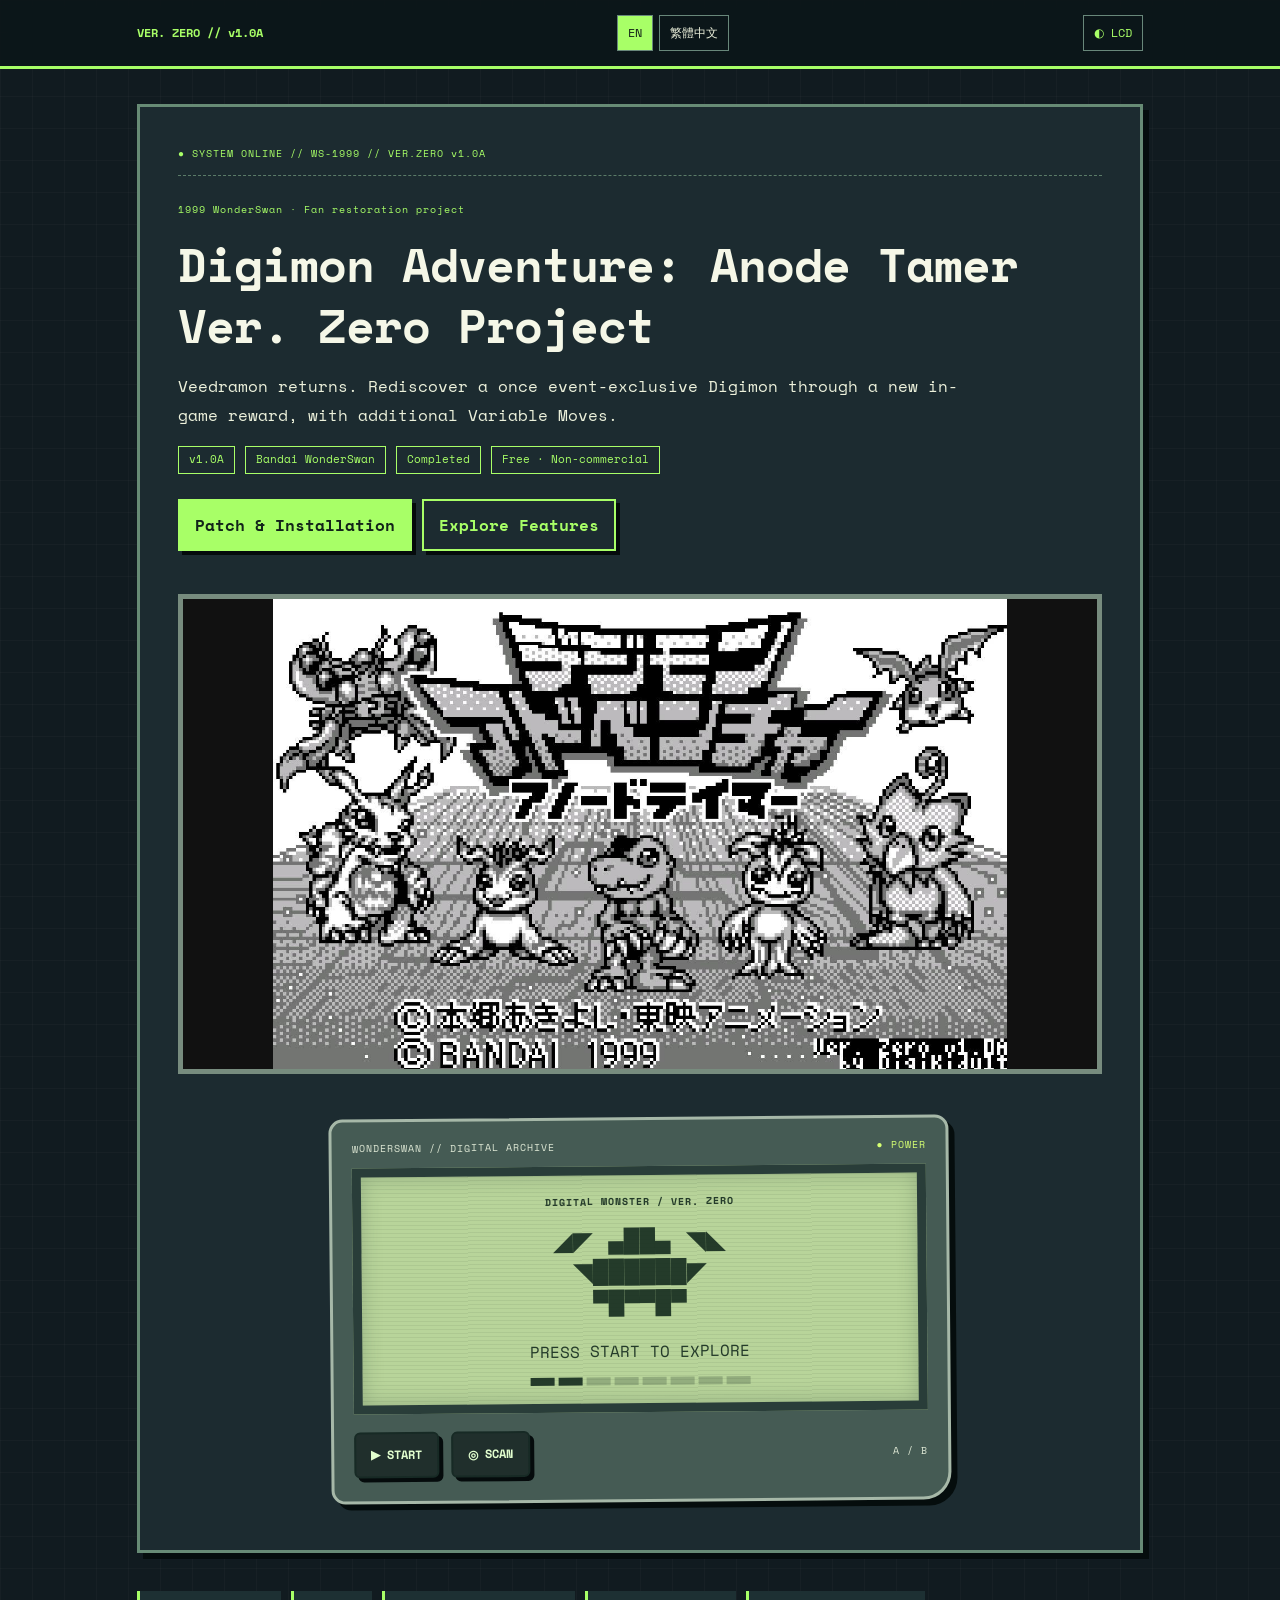
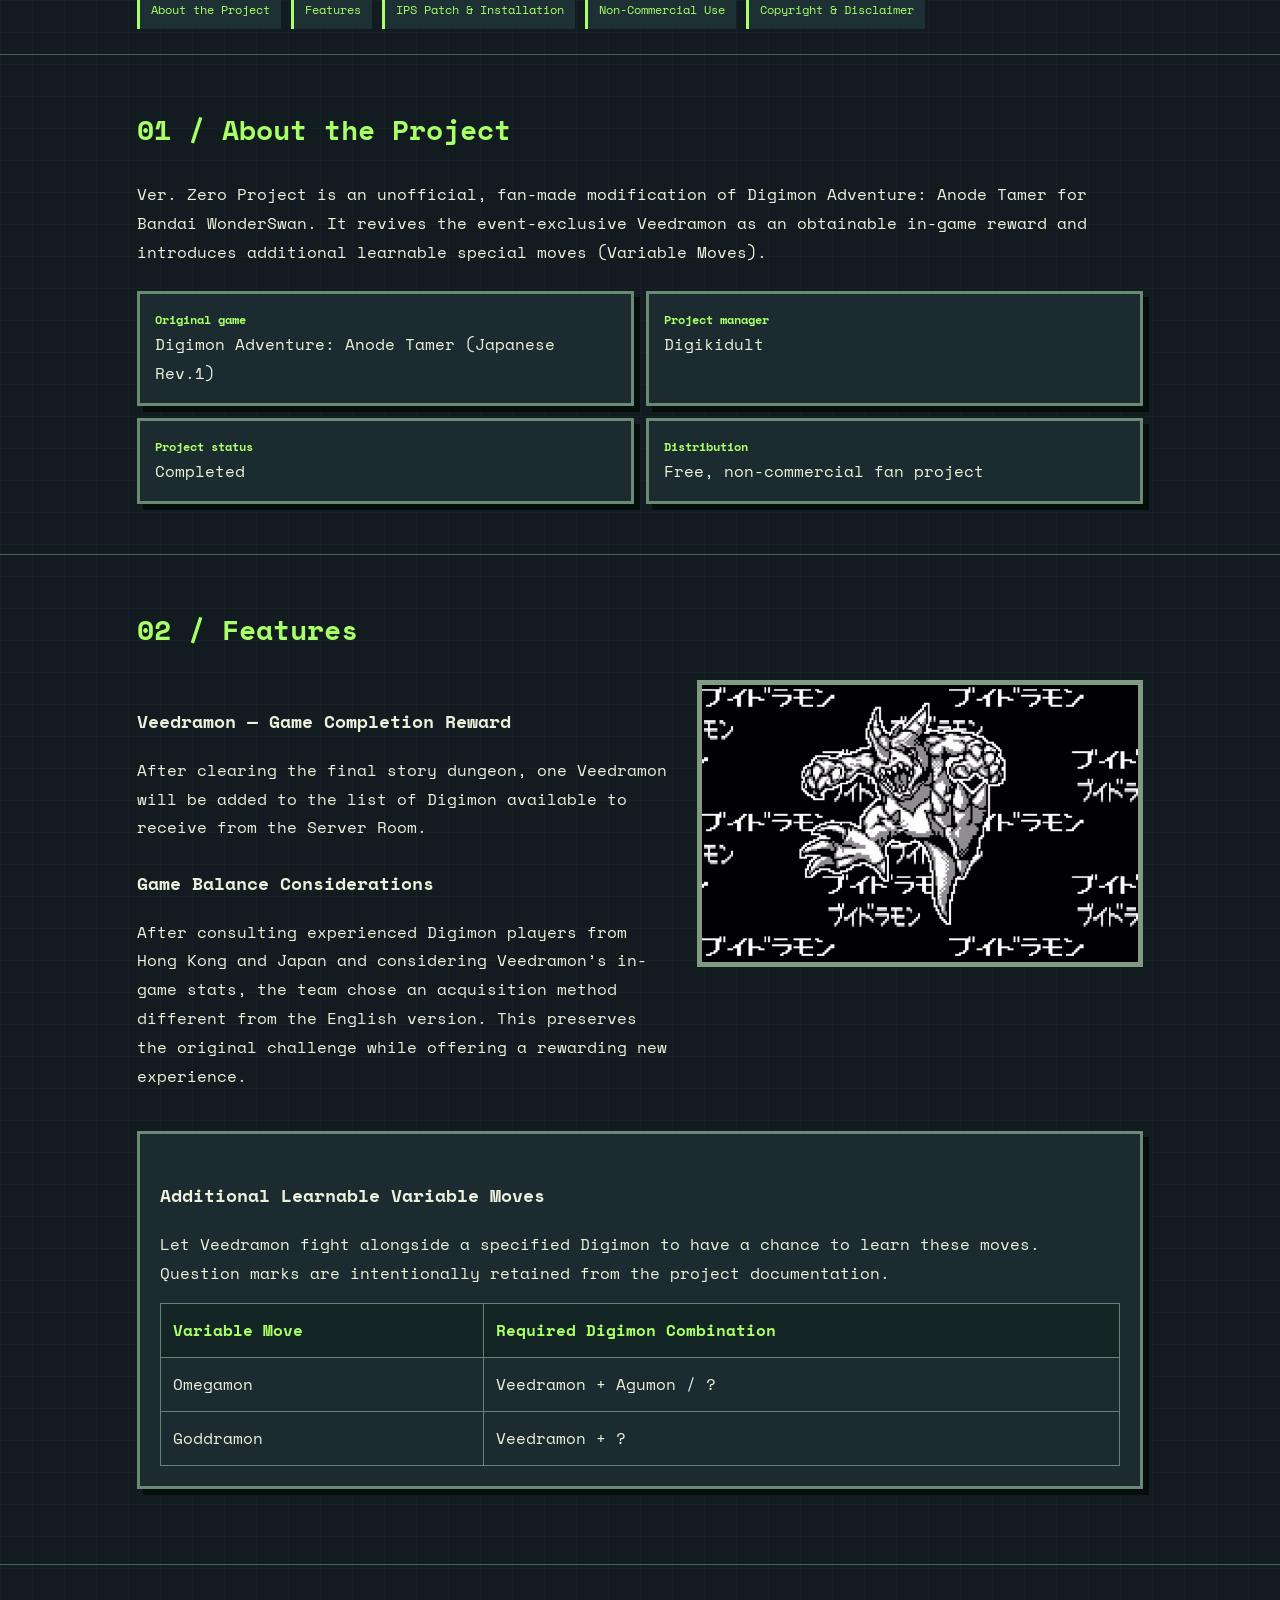
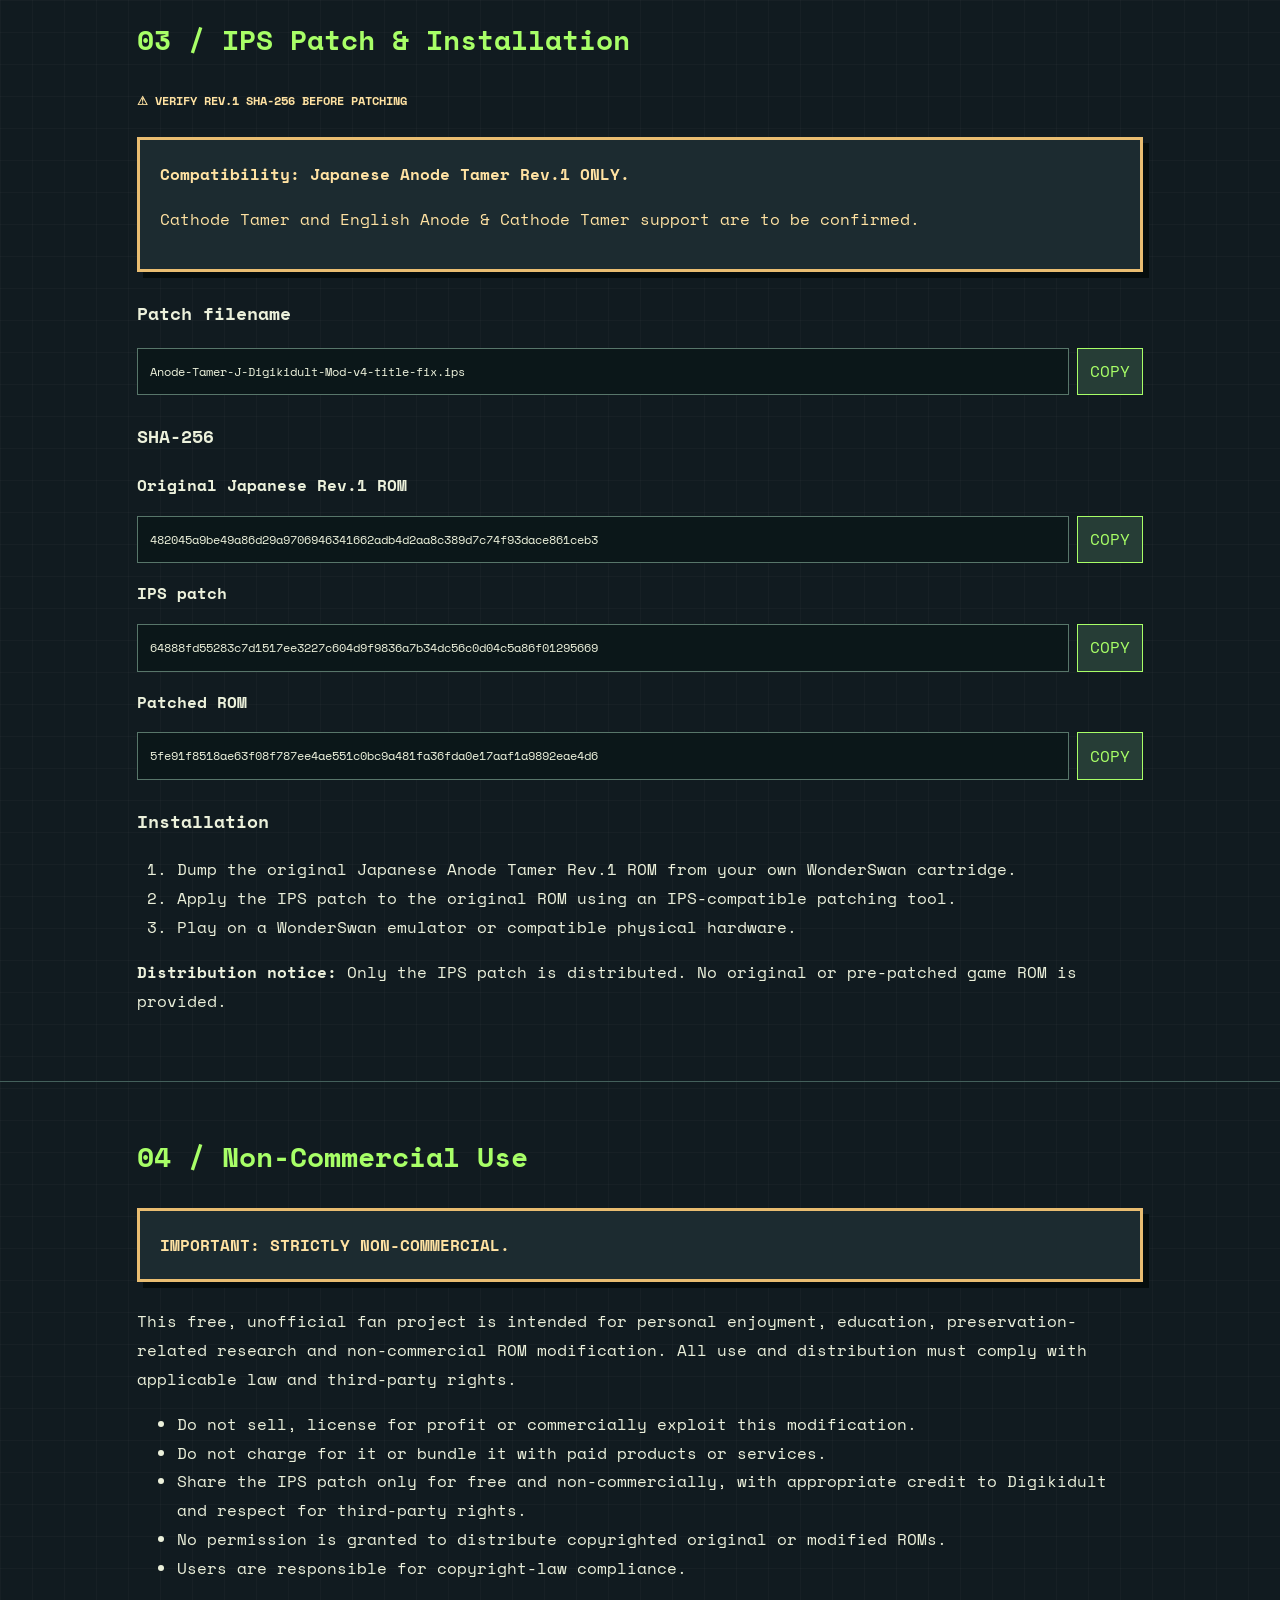
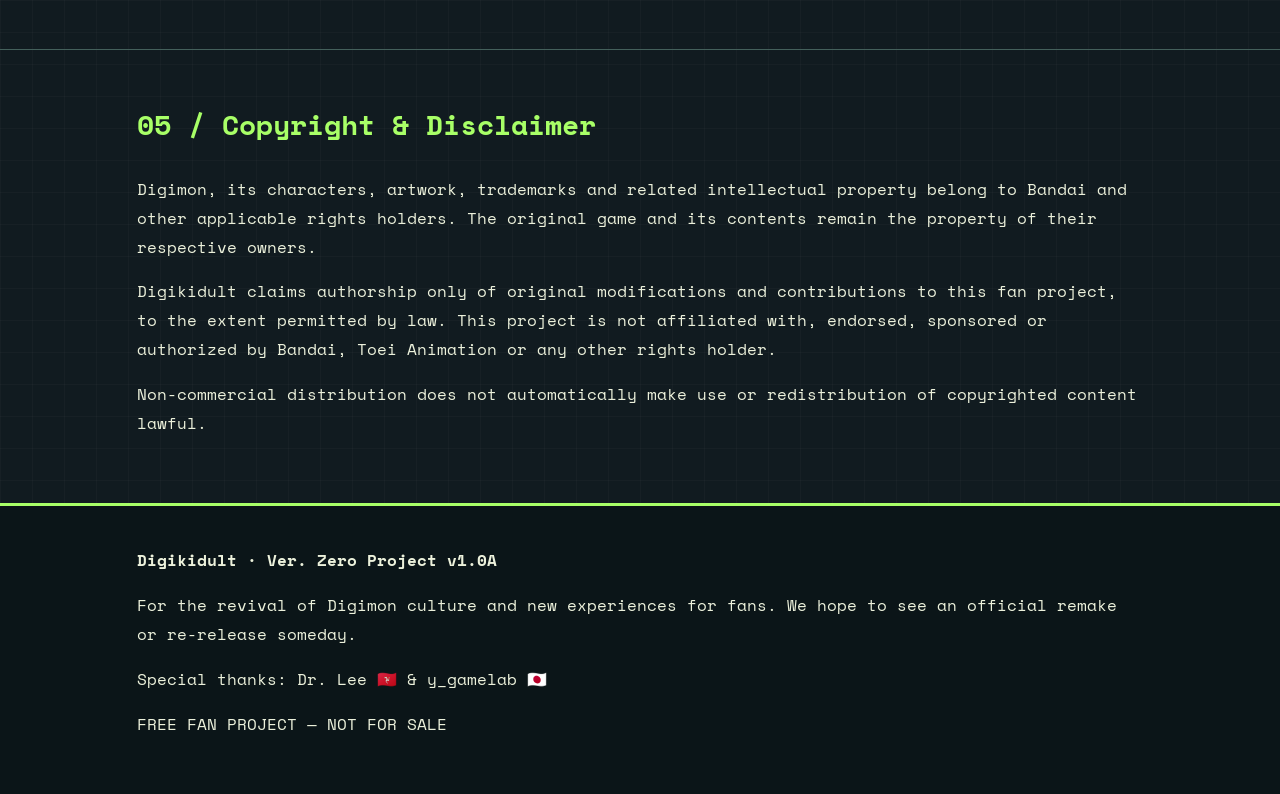
==== commit 4ab386e1: "Add files via upload" ====
--- a/index.html
+++ b/index.html
@@ -1,198 +1,10 @@
 <!DOCTYPE html>
-<html lang="zh-Hant">
-<head>
-    <meta charset="UTF-8">
-    <meta name="viewport" content="width=device-width, initial-scale=1.0">
-    <title>數碼暴龍大冒險：陽極馴獸師 — 斯路再現計劃 (Ver. Zero Project v1.0A)</title>
-    <style>
-        :root {
-            --bg-color: #121212;
-            --card-bg: #1e1e1e;
-            --text-color: #e0e0e0;
-            --accent-color: #ff9900;
-            --accent-hover: #ffb733;
-            --border-color: #333333;
-            --code-bg: #2d2d2d;
-        }
-        body {
-            font-family: -apple-system, BlinkMacSystemFont, "Segoe UI", Roboto, Helvetica, Arial, sans-serif;
-            background-color: var(--bg-color);
-            color: var(--text-color);
-            line-height: 1.6;
-            margin: 0;
-            padding: 20px;
-        }
-        .container {
-            max-width: 800px;
-            margin: 0 auto;
-            background: var(--card-bg);
-            padding: 40px;
-            border-radius: 8px;
-            box-shadow: 0 4px 15px rgba(0,0,0,0.5);
-            border: 1px solid var(--border-color);
-        }
-        h1 {
-            color: var(--accent-color);
-            font-size: 1.8rem;
-            text-align: center;
-            margin-bottom: 5px;
-        }
-        h2 {
-            color: var(--accent-color);
-            font-size: 1.3rem;
-            border-bottom: 2px solid var(--border-color);
-            padding-bottom: 5px;
-            margin-top: 30px;
-        }
-        h3 {
-            font-size: 1.1rem;
-            color: #ffffff;
-            margin-top: 20px;
-        }
-        .subtitle {
-            text-align: center;
-            font-size: 1.1rem;
-            color: #aaaaaa;
-            margin-bottom: 25px;
-        }
-        .meta-box {
-            background: var(--code-bg);
-            padding: 15px 20px;
-            border-radius: 6px;
-            margin-bottom: 20px;
-            border-left: 4px solid var(--accent-color);
-        }
-        .meta-box ul {
-            margin: 0;
-            padding-left: 20px;
-        }
-        table {
-            width: 100%;
-            border-collapse: collapse;
-            margin: 15px 0;
-        }
-        th, td {
-            border: 1px solid var(--border-color);
-            padding: 10px 15px;
-            text-align: left;
-        }
-        th {
-            background-color: var(--code-bg);
-            color: var(--accent-color);
-        }
-        code, pre {
-            background: var(--code-bg);
-            color: #ffcc66;
-            padding: 2px 6px;
-            border-radius: 4px;
-            font-family: monospace;
-            font-size: 0.9rem;
-            word-break: break-all;
-        }
-        .warning-box {
-            background: rgba(255, 153, 0, 0.1);
-            border: 1px solid var(--accent-color);
-            padding: 15px;
-            border-radius: 6px;
-            margin: 20px 0;
-        }
-        footer {
-            text-align: center;
-            margin-top: 40px;
-            font-size: 0.85rem;
-            color: #888888;
-            border-top: 1px solid var(--border-color);
-            padding-top: 20px;
-        }
-        .download-btn {
-            display: inline-block;
-            background-color: var(--accent-color);
-            color: #121212;
-            padding: 10px 20px;
-            border-radius: 4px;
-            text-decoration: none;
-            font-weight: bold;
-            margin-top: 10px;
-            transition: background-color 0.2s;
-        }
-        .download-btn:hover {
-            background-color: var(--accent-hover);
-        }
-    </style>
-</head>
-<body>
-
-<div class="container">
-    <h1>數碼暴龍大冒險：陽極馴獸師 — 斯路再現計劃</h1>
-    <div class="subtitle">Digimon Adventure: Anode Tamer — Ver. Zero Project (v1.0A)</div>
-
-    <div class="meta-box">
-        <ul>
-            <li><strong>Platform:</strong> Bandai WonderSwan (Original Game: <em>Digimon Adventure: Anode Tamer</em> - Japanese Rev.1)[cite: 1, 2]</li>
-            <li><strong>Project Status:</strong> Completed[cite: 1, 2]</li>
-            <li><strong>Distribution:</strong> Free, Non-Commercial Fan Project[cite: 1, 2]</li>
-            <li><strong>Managed by:</strong> Digikidult[cite: 1, 2]</li>
-        </ul>
-    </div>
-
-    <h2>1. 關於本企劃 / About This Project</h2>
-    <p>斯路再現計劃 (Ver. Zero Project) 是一項基於 Bandai WonderSwan 遊戲《Digimon Adventure: Anode Tamer》製作的非官方粉絲項目[cite: 1, 2]。本企劃旨在讓昔日活動限定的數碼暴龍「V龍獸 (ブイドラモン)」再次登場，讓玩家能透過遊戲流程入手，同時加入可習得的限定合體技能之方式[cite: 1, 2]。</p>
-    
-    <p><strong>ROM 效验碼 (SHA-256):</strong></p>
-    <ul>
-        <li>Original ROM SHA-256: <code>482045a9be49a86d29a9706946341662adb4d2aa8c389d7c74f93dace861ceb3</code>[cite: 1, 2]</li>
-        <li>Patched ROM SHA-256: <code>5fe91f8518ae63f08f787ee4ae551c0bc9a481fa36fda0e17aaf1a9892eae4d6</code>[cite: 1, 2]</li>
-    </ul>
-
-    <h2>2. 升級版內容 / Features</h2>
-    
-    <h3>V龍獸 — 遊戲通關獎勵 (Game Completion Reward)</h3>
-    <p>當玩家完成主線故事的最後迷宮（擊敗千年獸）後，V龍獸便會作為通關獎勵，於 Server Room 分子獸可領取的數碼暴龍名單之中[cite: 1, 2]。</p>
-    <p><strong>遊戲平衡性考量:</strong> 經過諮詢香港及日本資深數碼暴龍玩家的意見，並考慮 V龍獸在遊戲中的數值後，決定採用與英文版不同的入手方式，以維持遊戲平衡性並帶來更具成就感的體驗[cite: 1, 2]。</p>
-
-    <h3>限定合體技能之學習方式 (Variable Moves)</h3>
-    <p>讓 V龍獸與另一隻指定數碼暴龍一同作戰，便有機會習得以下限定合體技能[cite: 1, 2]：</p>
-    <table>
-        <thead>
-            <tr>
-                <th>合體技能 (Variable Move)</th>
-                <th>所需數碼暴龍組合 (Required Combination)</th>
-            </tr>
-        </thead>
-        <tbody>
-            <tr>
-                <td><strong>奧米加獸 (Omegamon)</strong></td>
-                <td>V龍獸 + 亞古獸 / ？[cite: 1, 2]</td>
-            </tr>
-            <tr>
-                <td><strong>神龍獸 (Goddramon)</strong></td>
-                <td>V龍獸 + ？[cite: 1, 2]</td>
-            </tr>
-        </tbody>
-    </table>
-
-    <h2>3. IPS 補丁與安裝指南 / Patch & Installation</h2>
-    <ul>
-        <li><strong>Patch File:</strong> <code>Anode-Tamer-J-Digikidult-Mod-v4-title-fix.ips</code>[cite: 1, 2]</li>
-        <li><strong>Patch SHA-256:</strong> <code>64888fd55283c7d1517ee3227c604d9f9836a7b34dc56c0d04c5a86f01295669</code>[cite: 1, 2]</li>
-    </ul>
-    <p><em>Note: This IPS patch is for the Japanese Rev.1 version only. (Cathode Tamer / English versions: TBC)[cite: 1, 2]</em></p>
-
-    <h3>安裝步驟 (Installation Steps)</h3>
-    <ol>
-        <li>從您的 WonderSwan 遊戲卡帶中備份《Digimon Adventure: Anode Tamer》（請檢查是否為 Rev.1 版本）的原始 ROM[cite: 1, 2]。</li>
-        <li>使用支援 IPS 格式的補丁工具，將提供的 IPS 補丁套用至原始 ROM[cite: 1, 2]。</li>
-        <li>使用 WonderSwan 模擬器或相容的實體硬件運行修改後的遊戲[cite: 1, 2]。</li>
-    </ol>
-
-    <div class="warning-box">
-        ⚠️ <strong>Distribution Notice:</strong> 本項目僅提供 IPS 補丁檔案，<strong>絕不</strong>提供原版遊戲 ROM 或已修改的完整 ROM[cite: 1, 2]。
-    </div>
-
-    <h2>4. 非商業用途聲明 / Non-Commercial Use Notice</h2>
-    <p><strong>重要聲明：</strong> 本項目嚴格禁止任何商業用途[cite: 1, 2]。</p>
-    <p>Ver. Zero Project 是一項免費、非官方的粉絲項目，僅供個人娛樂、教育用途、遊戲保存相關研究及非商業性質的 ROM 修改活動使用[cite: 1, 2]。嚴禁出售本修改內容、以牟利為目的授權，或以任何其他形式進行商業利用[cite: 1, 2]。未經項目策劃者授權，任何人不得就本修改內容收取費用或與收費產品捆綁出售[cite: 1, 2]。</p>
-    <p><strong>FREE FAN PROJECT — NOT FOR SALE.</strong>[cite: 2]</p>
-
-    <h2>5. 版權及免責聲明 / Copyright & Disclaimer</h2>
-    <p>《Digimon》（數碼暴龍）及其相關角色、美術作品、商標與知識產權，均屬 Bandai 及其他相關權利持有人所有[cite: 1, 2]。項目策劃者僅就本同人企劃中自行構想的變更內容及貢獻，在法律允許的範圍內主張相關創作權利[cite: 1, 2]。本企劃與 Bandai、Toei Animation 或任何其他權利持有人並無官方關聯，亦未獲其認可、贊助或正式授權
+<html lang="en"><head><meta charset="utf-8"/><meta content="width=device-width,initial-scale=1" name="viewport"/><meta content="Digimon Adventure: Anode Tamer — Ver. Zero Project v1.0A. Free non-commercial WonderSwan fan-made IPS patch." name="description"/><title>Ver. Zero Project v1.0A — English</title><style>@import url('https://fonts.googleapis.com/css2?family=Press+Start+2P&family=Space+Mono:wght@400;700&display=swap');
+:root{--bg:#111b20;--surface:#1c2b30;--surface2:#23383d;--ink:#ecf1db;--muted:#b5c4b7;--accent:#a8ff67;--border:#577b70;--lcd:#b8d49a;--lcd-ink:#243b2a}*{box-sizing:border-box}html{scroll-behavior:smooth;scroll-padding-top:90px}body{margin:0;color:var(--ink);background:var(--bg);font-family:'Space Mono',ui-monospace,monospace;line-height:1.8;background-image:linear-gradient(#ffffff06 1px,transparent 1px),linear-gradient(90deg,#ffffff06 1px,transparent 1px);background-size:32px 32px}body.lcd-alt{--accent:#7de2ff;--lcd:#acd5e2;--lcd-ink:#1e4255}a{color:var(--accent)}button{font:inherit;cursor:pointer}button:focus-visible,a:focus-visible,img:focus-visible{outline:3px solid var(--accent);outline-offset:4px}.wrap{max-width:1050px;margin:auto;padding:0 22px}.top{position:sticky;top:0;z-index:10;background:#0c171af2;border-bottom:3px solid var(--accent);backdrop-filter:blur(12px)}.topin{display:flex;gap:15px;align-items:center;justify-content:space-between;min-height:66px;flex-wrap:wrap}.brand{text-decoration:none;font-size:12px;color:var(--accent);font-weight:bold}.lang{display:flex;gap:6px}.lang a,#theme-button{padding:6px 10px;border:1px solid #68877a;text-decoration:none;color:var(--ink);font-size:12px;background:transparent}.lang a[aria-current=page]{background:var(--accent);color:#112017}#theme-button{color:var(--accent)}.hero{margin:35px 0 20px;padding:clamp(18px,4vw,38px);background:var(--surface);position:relative}.pixel-frame,.panel,.meta>div,.notice,.device-console{border:3px solid #678b75;box-shadow:6px 6px 0 #050d0d}.bootbar,.eyebrow,.lcd-label,.console-top,.console-tip{font-size:10px;letter-spacing:1px;color:var(--accent)}.bootbar{border-bottom:1px dashed #5b7c68;padding-bottom:12px;margin-bottom:25px}.hero h1{font-size:clamp(25px,4vw,47px);line-height:1.3;margin:15px 0;color:#f5f7e7;letter-spacing:-1px}.lead{font-size:16px;max-width:780px}.chips,.actions,.links{display:flex;gap:10px;flex-wrap:wrap}.chip{font-size:11px;padding:3px 10px;border:1px solid var(--accent);color:var(--accent)}.actions{margin:25px 0}.btn,.retro-button{display:inline-block;border:2px solid var(--accent);background:var(--accent);color:#12241a;text-decoration:none;font-weight:bold;padding:10px 15px;box-shadow:4px 4px 0 #050b0c}.btn.alt{background:transparent;color:var(--accent)}.btn:hover,.retro-button:hover{transform:translate(2px,2px);box-shadow:2px 2px 0 #050b0c}.heroimg{margin-top:18px;width:100%;max-height:480px;object-fit:contain;background:#111;border:5px solid #778c7e;image-rendering:auto}.links{padding:18px 0 25px}.links a{padding:8px 11px;background:#1d3033;text-decoration:none;border-left:3px solid var(--accent);font-size:12px}.content{padding:50px 0;border-top:1px solid #44605b}.content h2{font-size:clamp(20px,3vw,28px);color:var(--accent);margin:0 0 25px}.content h3{font-size:18px;margin-top:25px}.meta{display:grid;grid-template-columns:repeat(2,minmax(0,1fr));gap:12px;margin-top:24px}.meta>div{padding:15px;background:var(--surface);overflow-wrap:anywhere}.meta strong{display:block;color:var(--accent);font-size:12px}.feature{display:grid;grid-template-columns:1.2fr 1fr;gap:25px;align-items:start}.feature img{width:100%;border:5px solid #829986;background:#080c0b}.panel,.notice{padding:20px;background:var(--surface);margin:25px 0}.notice,.patch-warning{border-color:#e9bd71;color:#ffe2a2}.patch-warning{margin:20px 0;font-weight:bold;font-size:12px}.tablewrap{overflow-x:auto}table{border-collapse:collapse;width:100%}th,td{border:1px solid #658477;padding:12px;text-align:left}th{color:var(--accent);background:#132524}.hash-row{display:flex;align-items:stretch;gap:8px;margin:10px 0}.hash{flex:1;min-width:0;overflow-wrap:anywhere;background:#0b1719;padding:12px;border:1px solid #58766a;font-size:12px}.copy-btn{background:#263d36;color:var(--accent);border:1px solid var(--accent);padding:0 12px}.copy-btn:hover{background:#3a5548}footer{background:#0b1518;padding:40px 0;border-top:3px solid var(--accent)}.device-console{max-width:620px;margin:34px auto 10px;padding:18px 20px 23px;background:#455b54;border-radius:14px 14px 28px 14px;border-color:#a6b8a8;transform:rotate(-.5deg)}.console-top{display:flex;justify-content:space-between;gap:10px;color:#dce6d3;margin-bottom:10px}.power-led{color:#d6ff72}.lcd{border:9px solid #293d39;background:var(--lcd);color:var(--lcd-ink);min-height:235px;text-align:center;padding:18px 10px;box-shadow:inset 0 0 20px #233d3540;position:relative;overflow:hidden}.lcd:after{content:'';pointer-events:none;position:absolute;inset:0;background:repeating-linear-gradient(0deg,transparent 0 3px,#18291b12 3px 4px)}.lcd-label{color:var(--lcd-ink);font-weight:bold}.lcd-creature{font-family:monospace;font-size:26px;line-height:1.2;white-space:pre;margin:16px 0;animation:bob 2s steps(2,end) infinite}.lcd-meter{display:flex;gap:4px;justify-content:center;margin-top:12px}.lcd-meter span{height:8px;width:24px;background:var(--lcd-ink);opacity:.25}.lcd-meter span.active{opacity:1}.console-controls{display:flex;align-items:center;gap:12px;margin-top:18px}.retro-button{border-color:#172a25;background:#202f2c;color:#e2ffcf;border-radius:6px;font-size:12px}.console-tip{margin-left:auto;color:#dce6d3}.zoomable{cursor:zoom-in}#image-dialog{border:3px solid var(--accent);padding:15px;background:#0b1719;max-width:min(94vw,1100px);max-height:92vh;color:white}#image-dialog::backdrop{background:#000d}#image-dialog img{display:block;max-width:100%;max-height:78vh;object-fit:contain}.dialog-close{display:block;margin:0 0 10px auto;background:var(--accent);border:0;padding:5px 12px}@keyframes bob{50%{transform:translateY(-6px)}}@media(max-width:650px){.topin{justify-content:center;padding:10px 0}.feature,.meta{grid-template-columns:1fr}.hero{margin-top:20px}.hero h1{font-size:25px}.hash-row{flex-direction:column}.copy-btn{padding:9px}.console-top{font-size:8px}.lcd-creature{font-size:21px}.content{padding:35px 0}}@media(prefers-reduced-motion:reduce){*,*:before,*:after{animation:none!important;scroll-behavior:auto!important}}
+</style><link href="index.html" hreflang="en" rel="alternate"/><link href="index-zh-TW.html" hreflang="zh-Hant" rel="alternate"/></head><body data-lang="en"><header class="top"><div class="wrap topin"><a class="brand" href="#top">VER. ZERO // v1.0A</a><div aria-label="Language" class="lang"><a aria-current="page" href="index.html">EN</a><a href="index-zh-TW.html">繁體中文</a></div><button aria-label="Toggle LCD color theme" id="theme-button" title="Toggle LCD theme" type="button">◐ LCD</button></div></header><main id="top"><div class="wrap"><div class="hero pixel-frame"><div aria-label="System status" class="bootbar">● SYSTEM ONLINE    //    WS-1999    //    VER.ZERO v1.0A</div><div class="eyebrow">1999 WonderSwan · Fan restoration project</div><h1>Digimon Adventure: Anode Tamer<br/>Ver. Zero Project</h1><p class="lead">Veedramon returns. Rediscover a once event-exclusive Digimon through a new in-game reward, with additional Variable Moves.</p><div class="chips"><span class="chip">v1.0A</span><span class="chip">Bandai WonderSwan</span><span class="chip">Completed</span><span class="chip">Free · Non-commercial</span></div><div class="actions"><a class="btn" href="#patch">Patch &amp; Installation</a><a class="btn alt" href="#features">Explore Features</a></div><img alt="Digimon Adventure Anode Tamer WonderSwan title screen" class="heroimg zoomable" decoding="async" loading="lazy" src="[data-uri]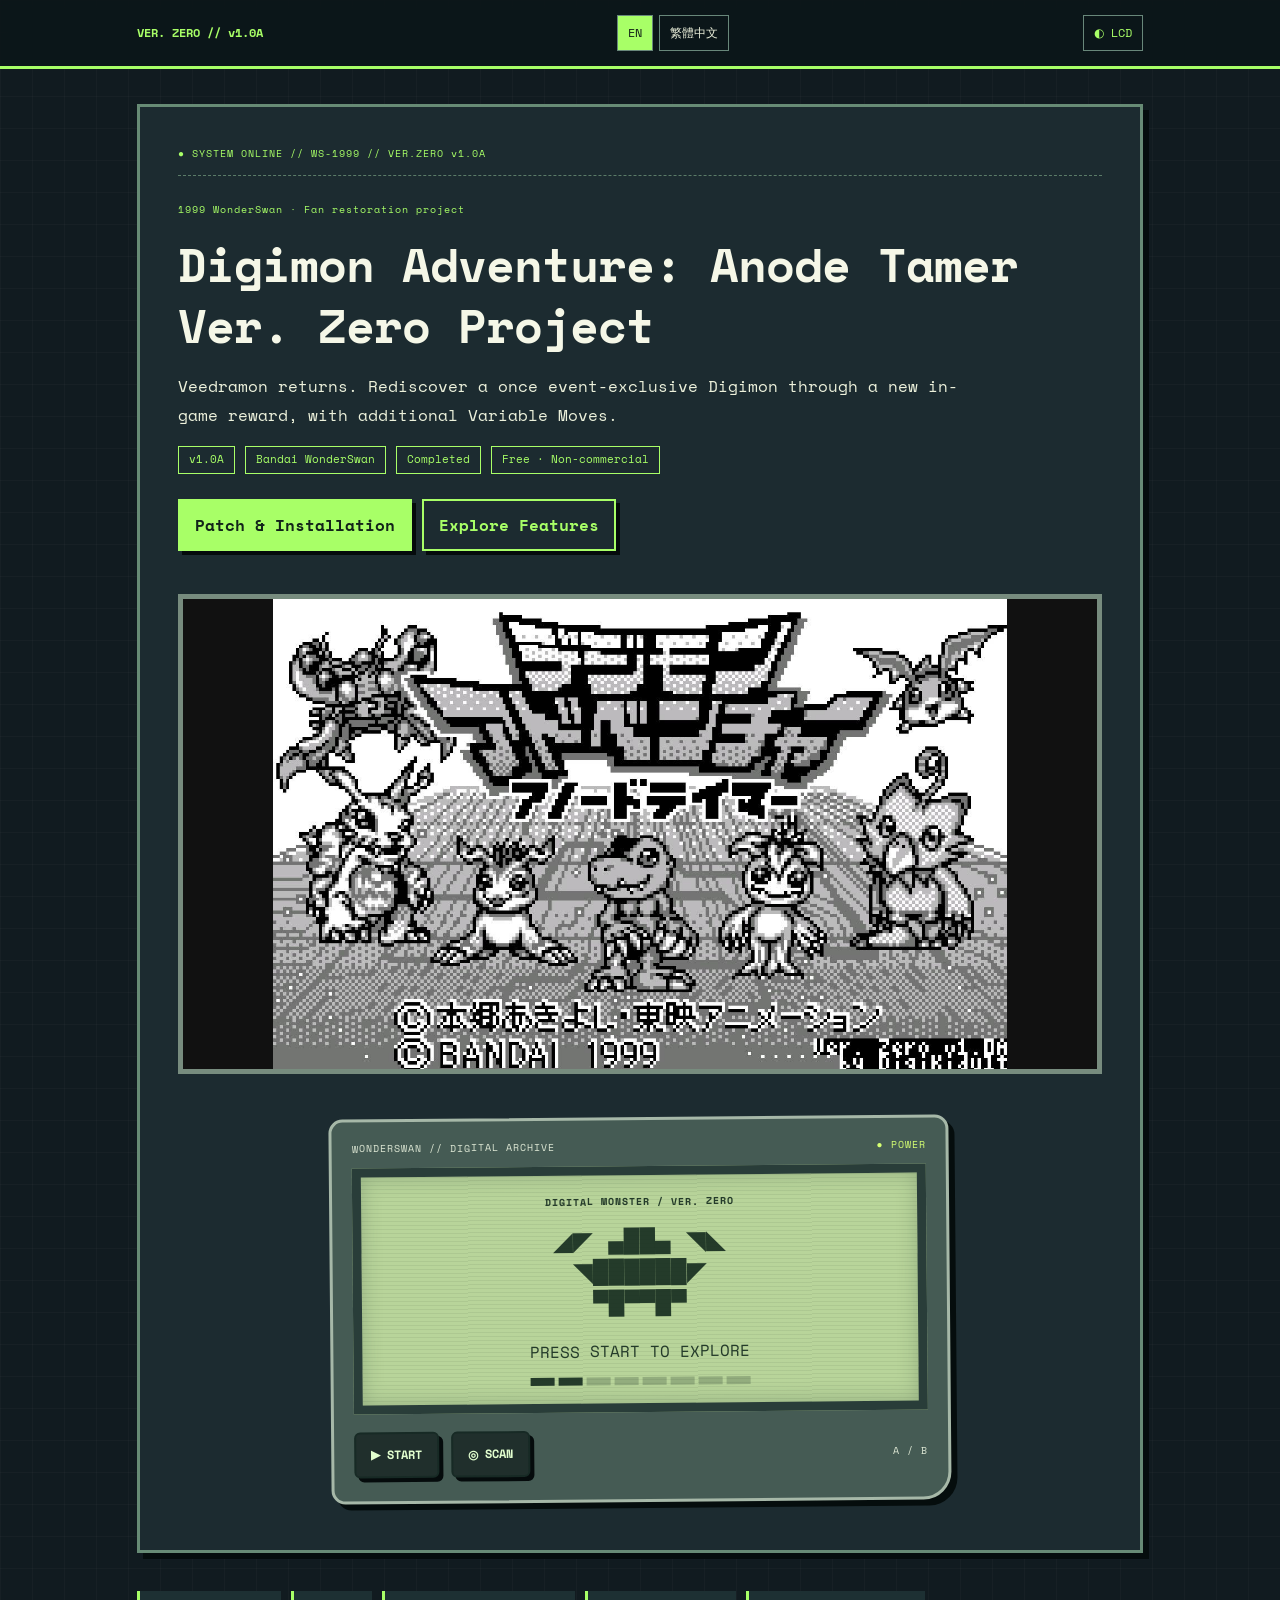
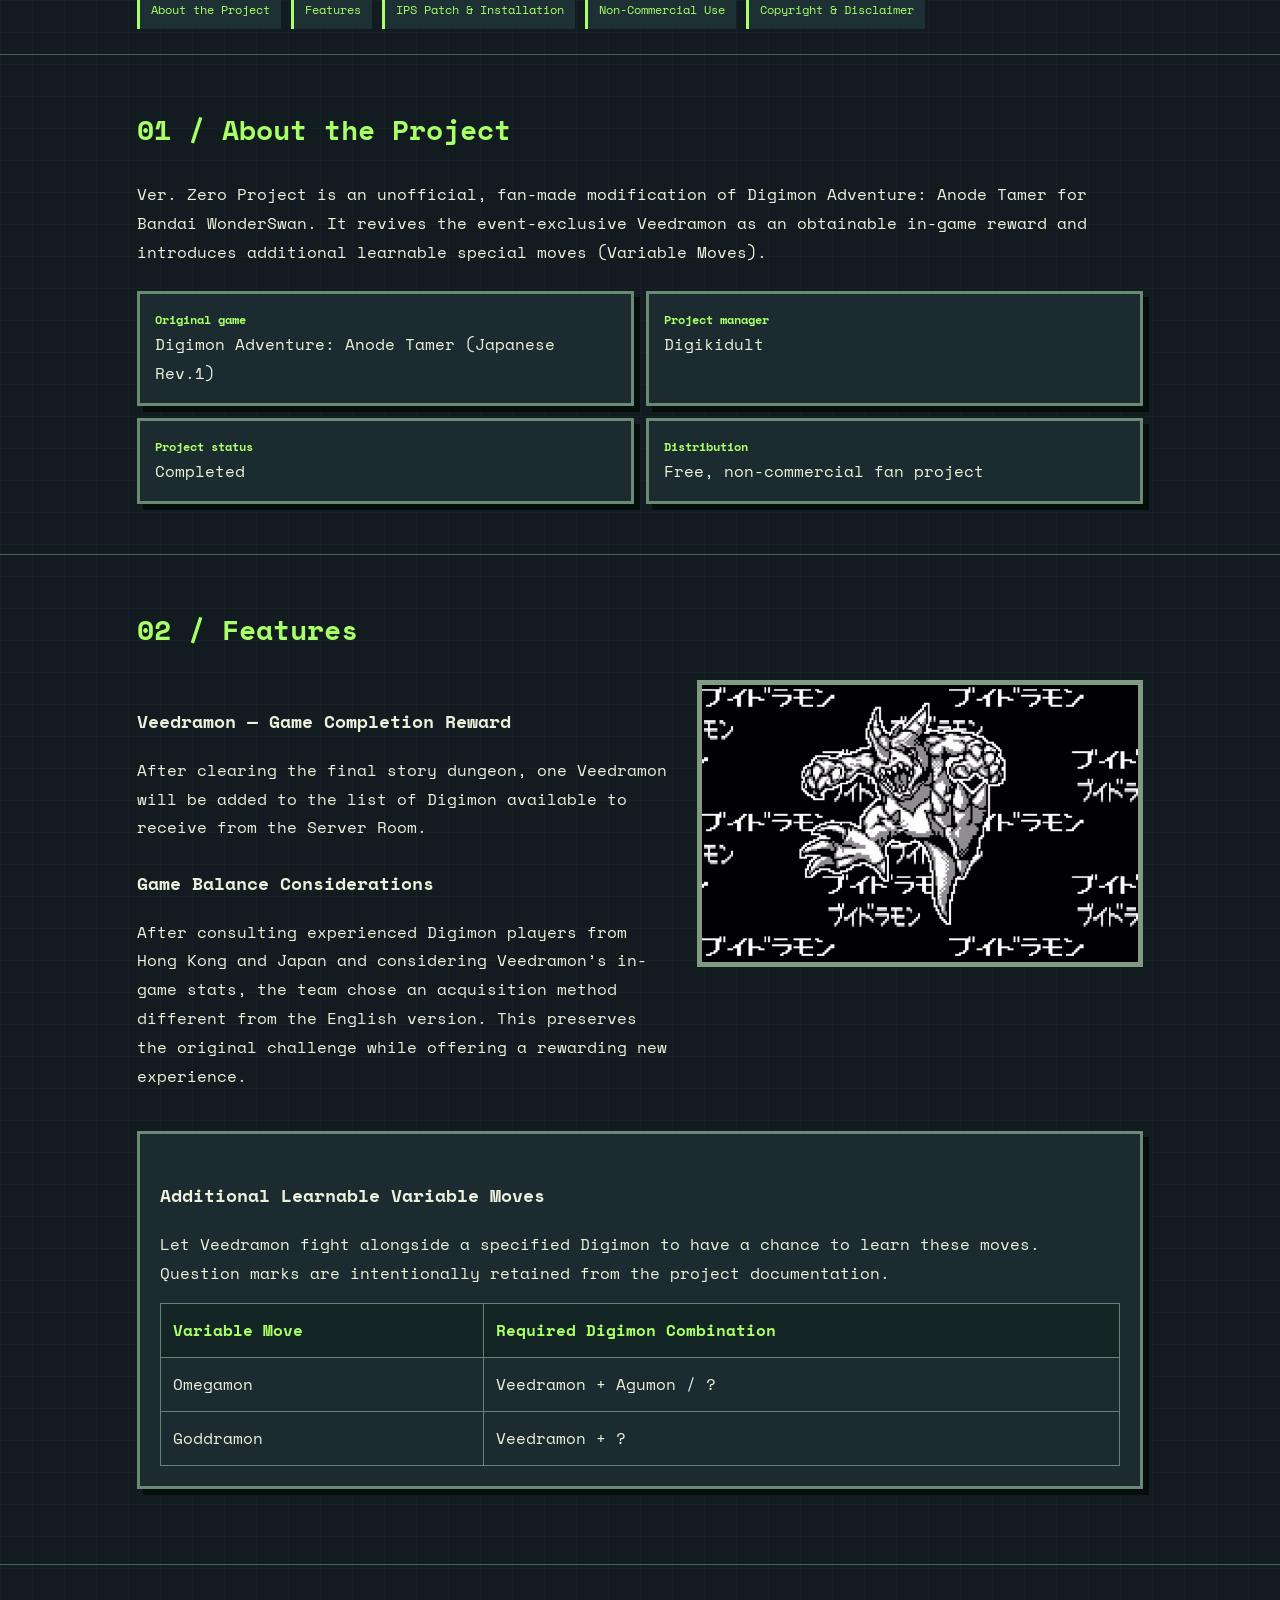
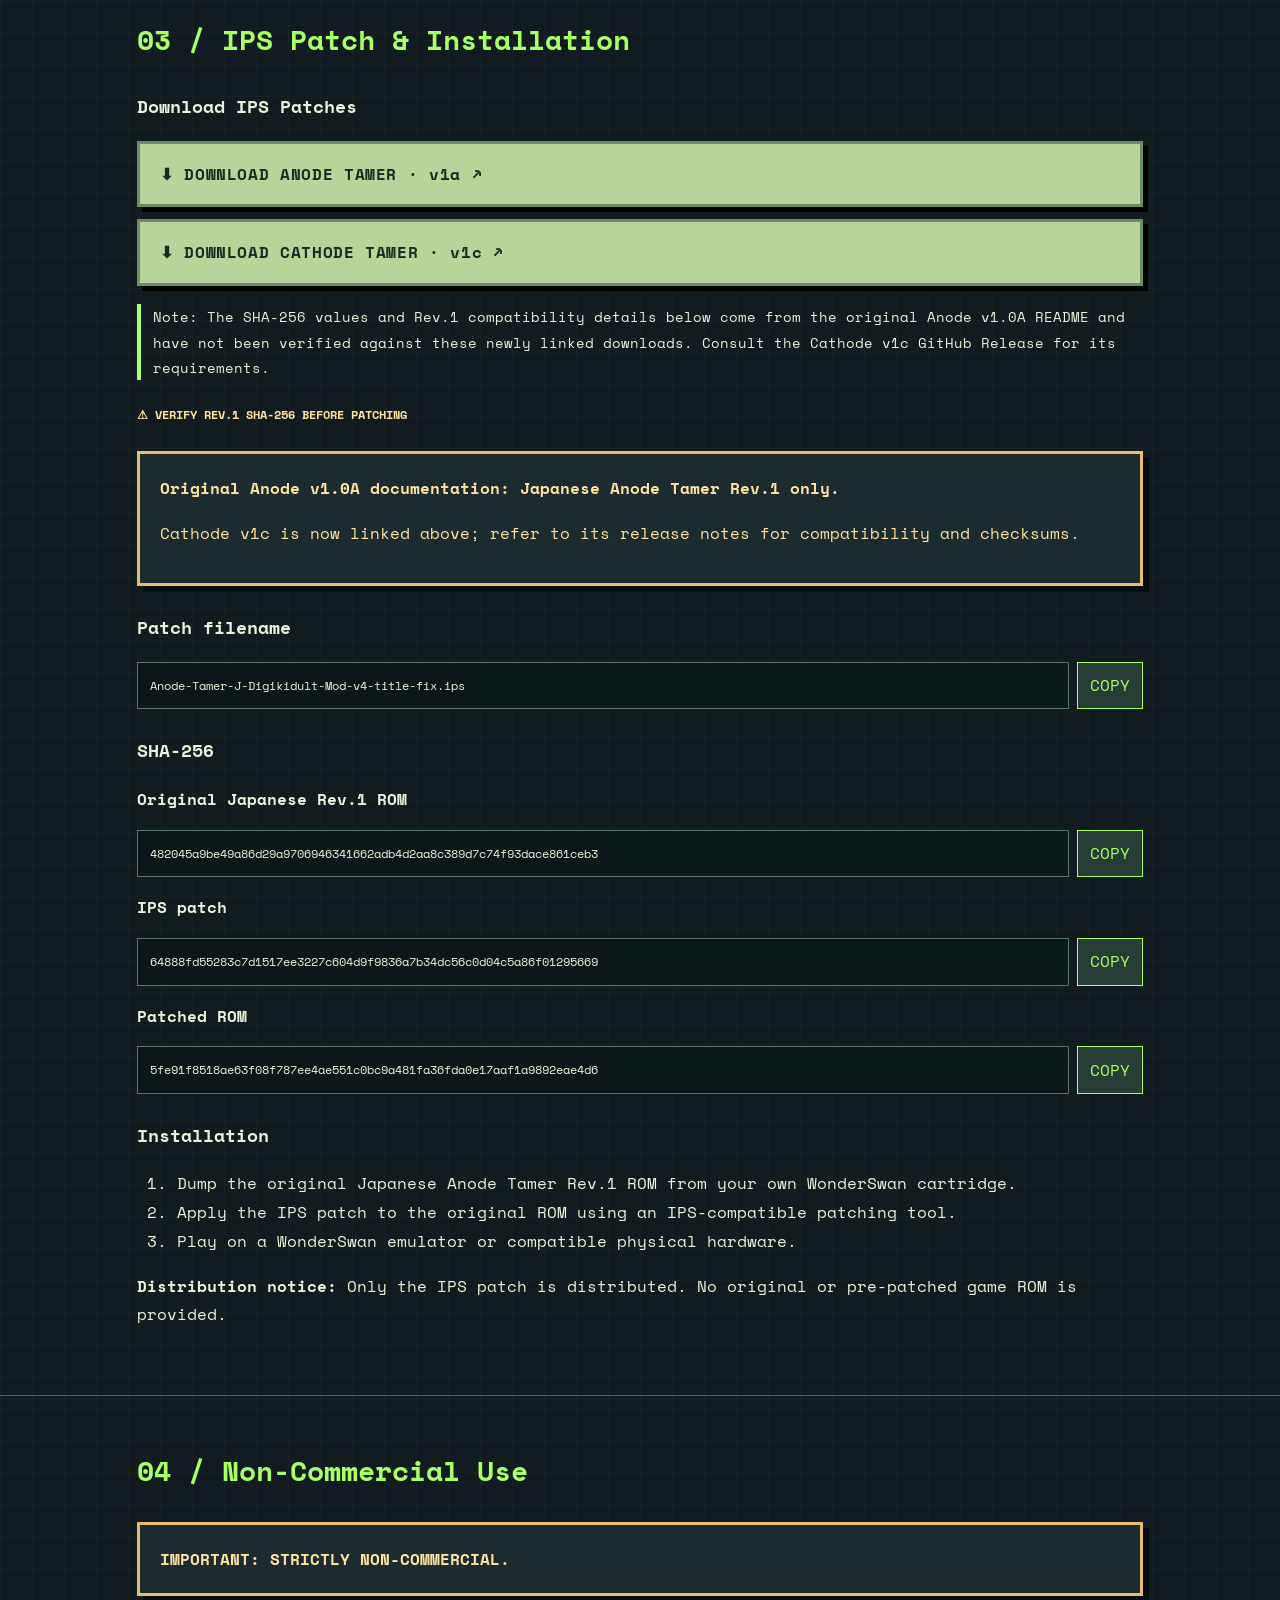
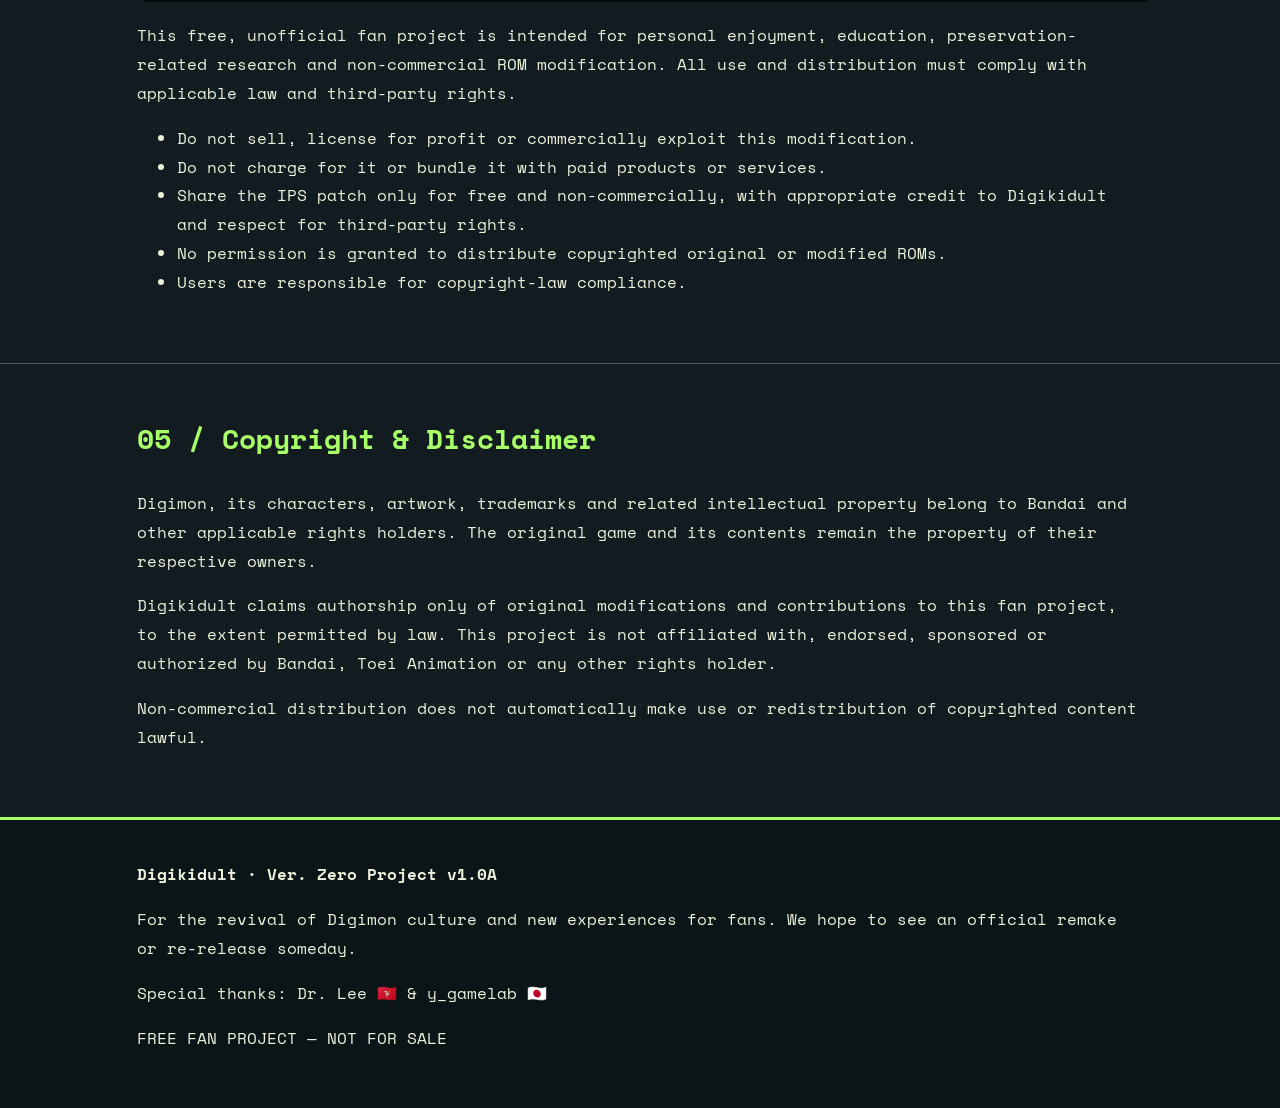
==== commit 165808ad: "Add files via upload" ====
--- a/index.html
+++ b/index.html
@@ -1,10 +1,12 @@
 <!DOCTYPE html>
+
 <html lang="en"><head><meta charset="utf-8"/><meta content="width=device-width,initial-scale=1" name="viewport"/><meta content="Digimon Adventure: Anode Tamer — Ver. Zero Project v1.0A. Free non-commercial WonderSwan fan-made IPS patch." name="description"/><title>Ver. Zero Project v1.0A — English</title><style>@import url('https://fonts.googleapis.com/css2?family=Press+Start+2P&family=Space+Mono:wght@400;700&display=swap');
 :root{--bg:#111b20;--surface:#1c2b30;--surface2:#23383d;--ink:#ecf1db;--muted:#b5c4b7;--accent:#a8ff67;--border:#577b70;--lcd:#b8d49a;--lcd-ink:#243b2a}*{box-sizing:border-box}html{scroll-behavior:smooth;scroll-padding-top:90px}body{margin:0;color:var(--ink);background:var(--bg);font-family:'Space Mono',ui-monospace,monospace;line-height:1.8;background-image:linear-gradient(#ffffff06 1px,transparent 1px),linear-gradient(90deg,#ffffff06 1px,transparent 1px);background-size:32px 32px}body.lcd-alt{--accent:#7de2ff;--lcd:#acd5e2;--lcd-ink:#1e4255}a{color:var(--accent)}button{font:inherit;cursor:pointer}button:focus-visible,a:focus-visible,img:focus-visible{outline:3px solid var(--accent);outline-offset:4px}.wrap{max-width:1050px;margin:auto;padding:0 22px}.top{position:sticky;top:0;z-index:10;background:#0c171af2;border-bottom:3px solid var(--accent);backdrop-filter:blur(12px)}.topin{display:flex;gap:15px;align-items:center;justify-content:space-between;min-height:66px;flex-wrap:wrap}.brand{text-decoration:none;font-size:12px;color:var(--accent);font-weight:bold}.lang{display:flex;gap:6px}.lang a,#theme-button{padding:6px 10px;border:1px solid #68877a;text-decoration:none;color:var(--ink);font-size:12px;background:transparent}.lang a[aria-current=page]{background:var(--accent);color:#112017}#theme-button{color:var(--accent)}.hero{margin:35px 0 20px;padding:clamp(18px,4vw,38px);background:var(--surface);position:relative}.pixel-frame,.panel,.meta>div,.notice,.device-console{border:3px solid #678b75;box-shadow:6px 6px 0 #050d0d}.bootbar,.eyebrow,.lcd-label,.console-top,.console-tip{font-size:10px;letter-spacing:1px;color:var(--accent)}.bootbar{border-bottom:1px dashed #5b7c68;padding-bottom:12px;margin-bottom:25px}.hero h1{font-size:clamp(25px,4vw,47px);line-height:1.3;margin:15px 0;color:#f5f7e7;letter-spacing:-1px}.lead{font-size:16px;max-width:780px}.chips,.actions,.links{display:flex;gap:10px;flex-wrap:wrap}.chip{font-size:11px;padding:3px 10px;border:1px solid var(--accent);color:var(--accent)}.actions{margin:25px 0}.btn,.retro-button{display:inline-block;border:2px solid var(--accent);background:var(--accent);color:#12241a;text-decoration:none;font-weight:bold;padding:10px 15px;box-shadow:4px 4px 0 #050b0c}.btn.alt{background:transparent;color:var(--accent)}.btn:hover,.retro-button:hover{transform:translate(2px,2px);box-shadow:2px 2px 0 #050b0c}.heroimg{margin-top:18px;width:100%;max-height:480px;object-fit:contain;background:#111;border:5px solid #778c7e;image-rendering:auto}.links{padding:18px 0 25px}.links a{padding:8px 11px;background:#1d3033;text-decoration:none;border-left:3px solid var(--accent);font-size:12px}.content{padding:50px 0;border-top:1px solid #44605b}.content h2{font-size:clamp(20px,3vw,28px);color:var(--accent);margin:0 0 25px}.content h3{font-size:18px;margin-top:25px}.meta{display:grid;grid-template-columns:repeat(2,minmax(0,1fr));gap:12px;margin-top:24px}.meta>div{padding:15px;background:var(--surface);overflow-wrap:anywhere}.meta strong{display:block;color:var(--accent);font-size:12px}.feature{display:grid;grid-template-columns:1.2fr 1fr;gap:25px;align-items:start}.feature img{width:100%;border:5px solid #829986;background:#080c0b}.panel,.notice{padding:20px;background:var(--surface);margin:25px 0}.notice,.patch-warning{border-color:#e9bd71;color:#ffe2a2}.patch-warning{margin:20px 0;font-weight:bold;font-size:12px}.tablewrap{overflow-x:auto}table{border-collapse:collapse;width:100%}th,td{border:1px solid #658477;padding:12px;text-align:left}th{color:var(--accent);background:#132524}.hash-row{display:flex;align-items:stretch;gap:8px;margin:10px 0}.hash{flex:1;min-width:0;overflow-wrap:anywhere;background:#0b1719;padding:12px;border:1px solid #58766a;font-size:12px}.copy-btn{background:#263d36;color:var(--accent);border:1px solid var(--accent);padding:0 12px}.copy-btn:hover{background:#3a5548}footer{background:#0b1518;padding:40px 0;border-top:3px solid var(--accent)}.device-console{max-width:620px;margin:34px auto 10px;padding:18px 20px 23px;background:#455b54;border-radius:14px 14px 28px 14px;border-color:#a6b8a8;transform:rotate(-.5deg)}.console-top{display:flex;justify-content:space-between;gap:10px;color:#dce6d3;margin-bottom:10px}.power-led{color:#d6ff72}.lcd{border:9px solid #293d39;background:var(--lcd);color:var(--lcd-ink);min-height:235px;text-align:center;padding:18px 10px;box-shadow:inset 0 0 20px #233d3540;position:relative;overflow:hidden}.lcd:after{content:'';pointer-events:none;position:absolute;inset:0;background:repeating-linear-gradient(0deg,transparent 0 3px,#18291b12 3px 4px)}.lcd-label{color:var(--lcd-ink);font-weight:bold}.lcd-creature{font-family:monospace;font-size:26px;line-height:1.2;white-space:pre;margin:16px 0;animation:bob 2s steps(2,end) infinite}.lcd-meter{display:flex;gap:4px;justify-content:center;margin-top:12px}.lcd-meter span{height:8px;width:24px;background:var(--lcd-ink);opacity:.25}.lcd-meter span.active{opacity:1}.console-controls{display:flex;align-items:center;gap:12px;margin-top:18px}.retro-button{border-color:#172a25;background:#202f2c;color:#e2ffcf;border-radius:6px;font-size:12px}.console-tip{margin-left:auto;color:#dce6d3}.zoomable{cursor:zoom-in}#image-dialog{border:3px solid var(--accent);padding:15px;background:#0b1719;max-width:min(94vw,1100px);max-height:92vh;color:white}#image-dialog::backdrop{background:#000d}#image-dialog img{display:block;max-width:100%;max-height:78vh;object-fit:contain}.dialog-close{display:block;margin:0 0 10px auto;background:var(--accent);border:0;padding:5px 12px}@keyframes bob{50%{transform:translateY(-6px)}}@media(max-width:650px){.topin{justify-content:center;padding:10px 0}.feature,.meta{grid-template-columns:1fr}.hero{margin-top:20px}.hero h1{font-size:25px}.hash-row{flex-direction:column}.copy-btn{padding:9px}.console-top{font-size:8px}.lcd-creature{font-size:21px}.content{padding:35px 0}}@media(prefers-reduced-motion:reduce){*,*:before,*:after{animation:none!important;scroll-behavior:auto!important}}
-</style><link href="index.html" hreflang="en" rel="alternate"/><link href="index-zh-TW.html" hreflang="zh-Hant" rel="alternate"/></head><body data-lang="en"><header class="top"><div class="wrap topin"><a class="brand" href="#top">VER. ZERO // v1.0A</a><div aria-label="Language" class="lang"><a aria-current="page" href="index.html">EN</a><a href="index-zh-TW.html">繁體中文</a></div><button aria-label="Toggle LCD color theme" id="theme-button" title="Toggle LCD theme" type="button">◐ LCD</button></div></header><main id="top"><div class="wrap"><div class="hero pixel-frame"><div aria-label="System status" class="bootbar">● SYSTEM ONLINE    //    WS-1999    //    VER.ZERO v1.0A</div><div class="eyebrow">1999 WonderSwan · Fan restoration project</div><h1>Digimon Adventure: Anode Tamer<br/>Ver. Zero Project</h1><p class="lead">Veedramon returns. Rediscover a once event-exclusive Digimon through a new in-game reward, with additional Variable Moves.</p><div class="chips"><span class="chip">v1.0A</span><span class="chip">Bandai WonderSwan</span><span class="chip">Completed</span><span class="chip">Free · Non-commercial</span></div><div class="actions"><a class="btn" href="#patch">Patch &amp; Installation</a><a class="btn alt" href="#features">Explore Features</a></div><img alt="Digimon Adventure Anode Tamer WonderSwan title screen" class="heroimg zoomable" decoding="async" loading="lazy" src="[data-uri]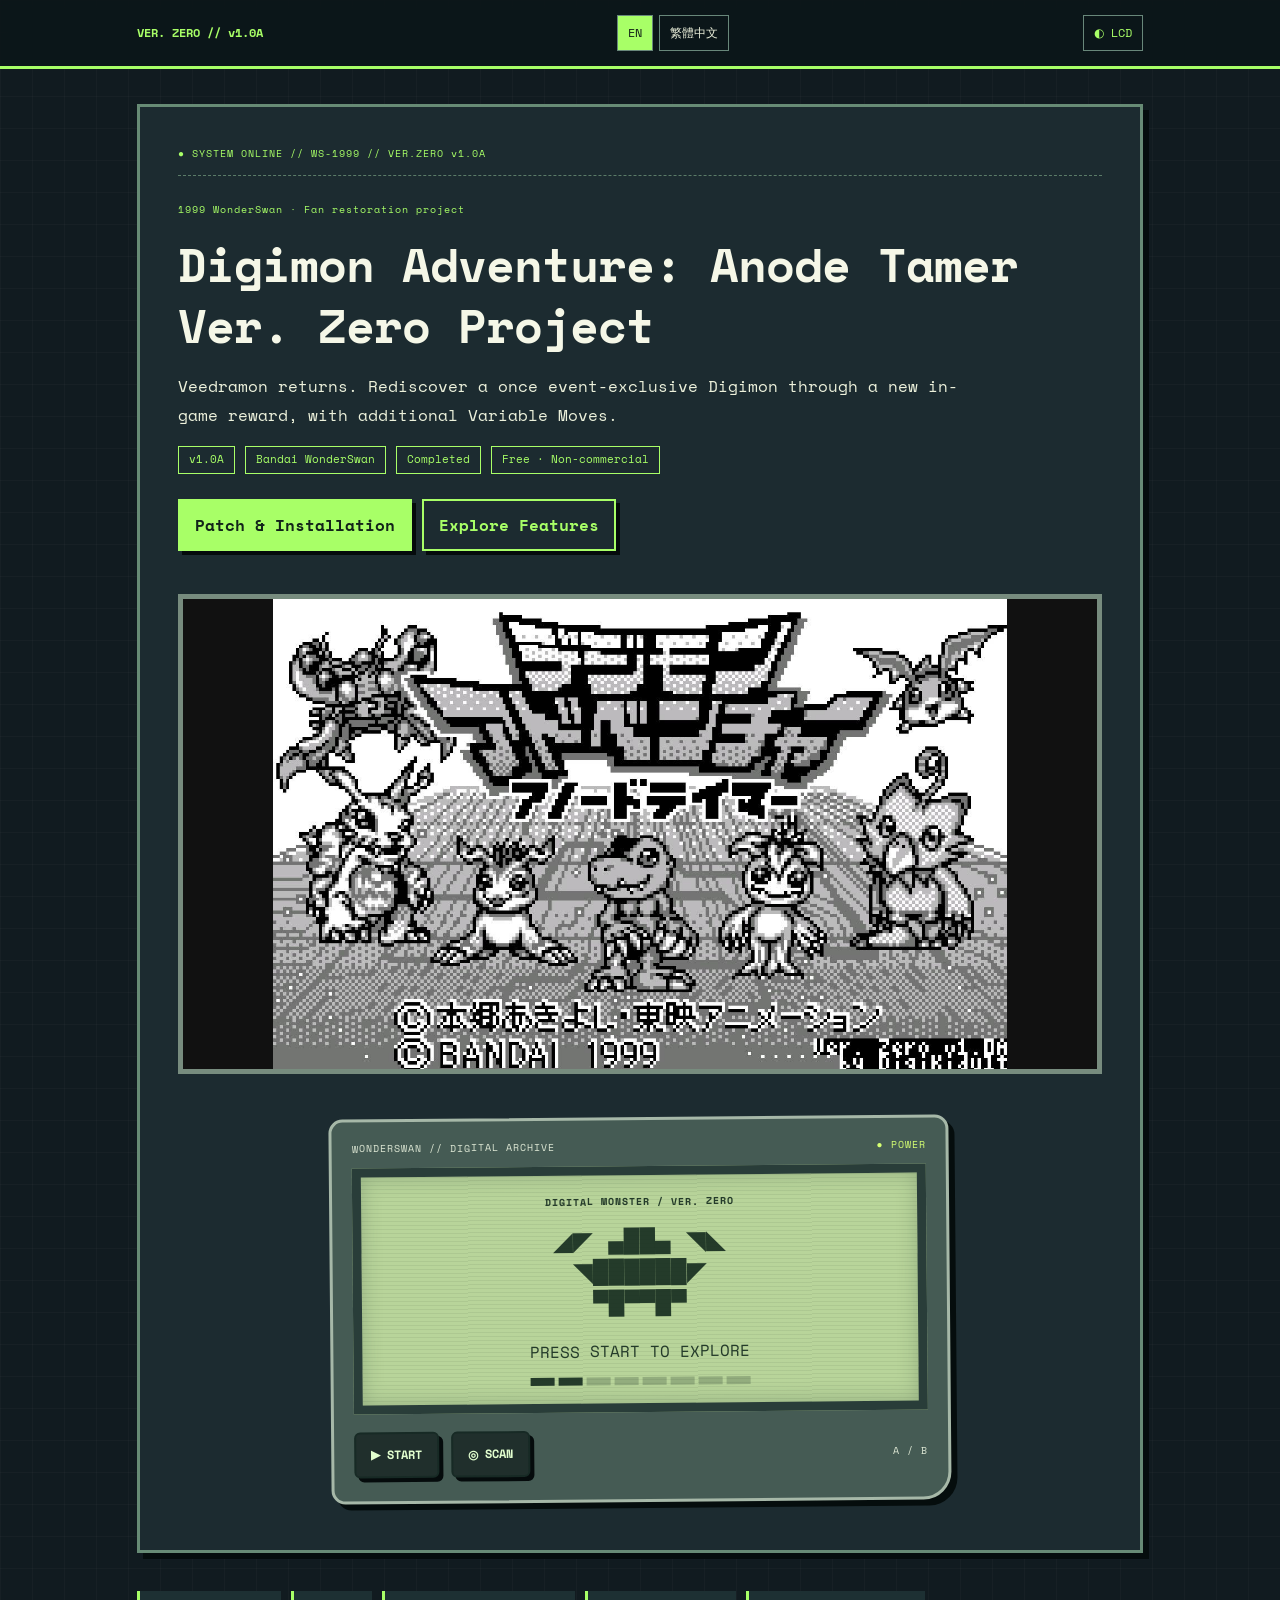
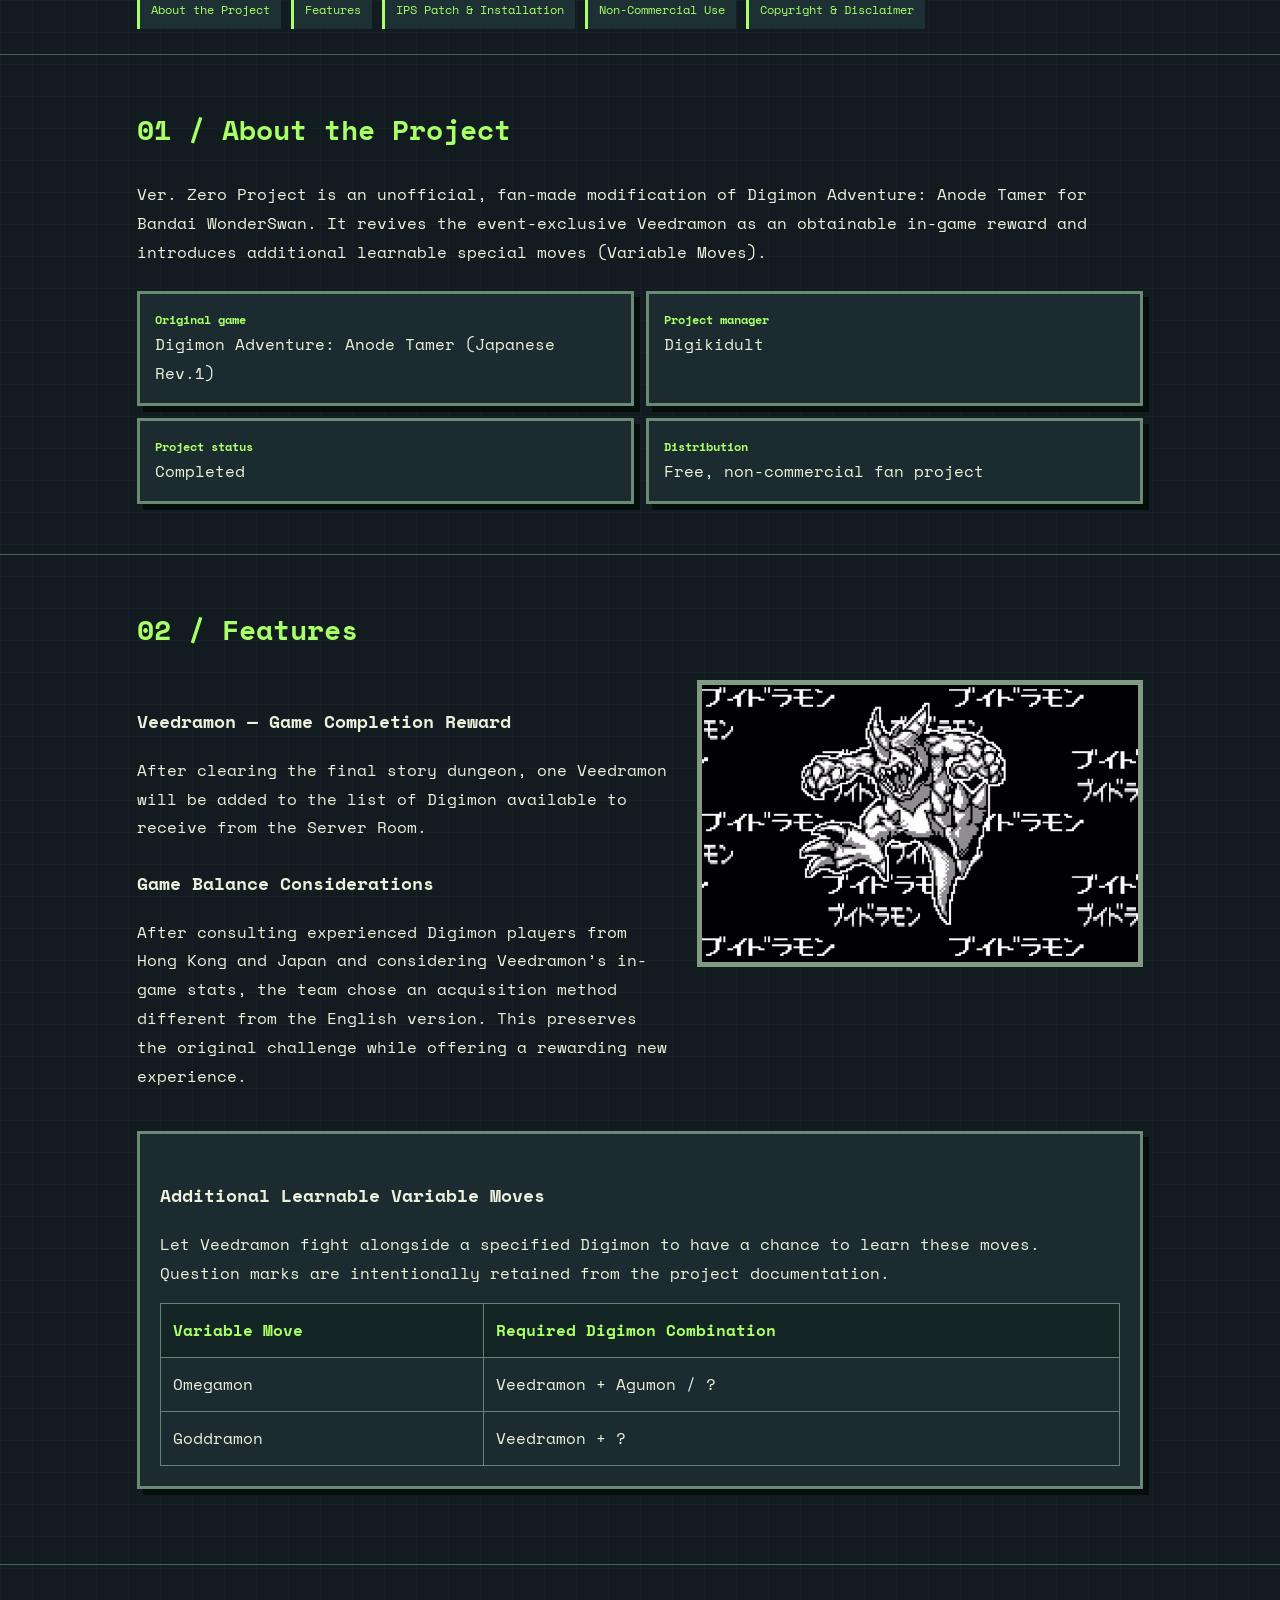
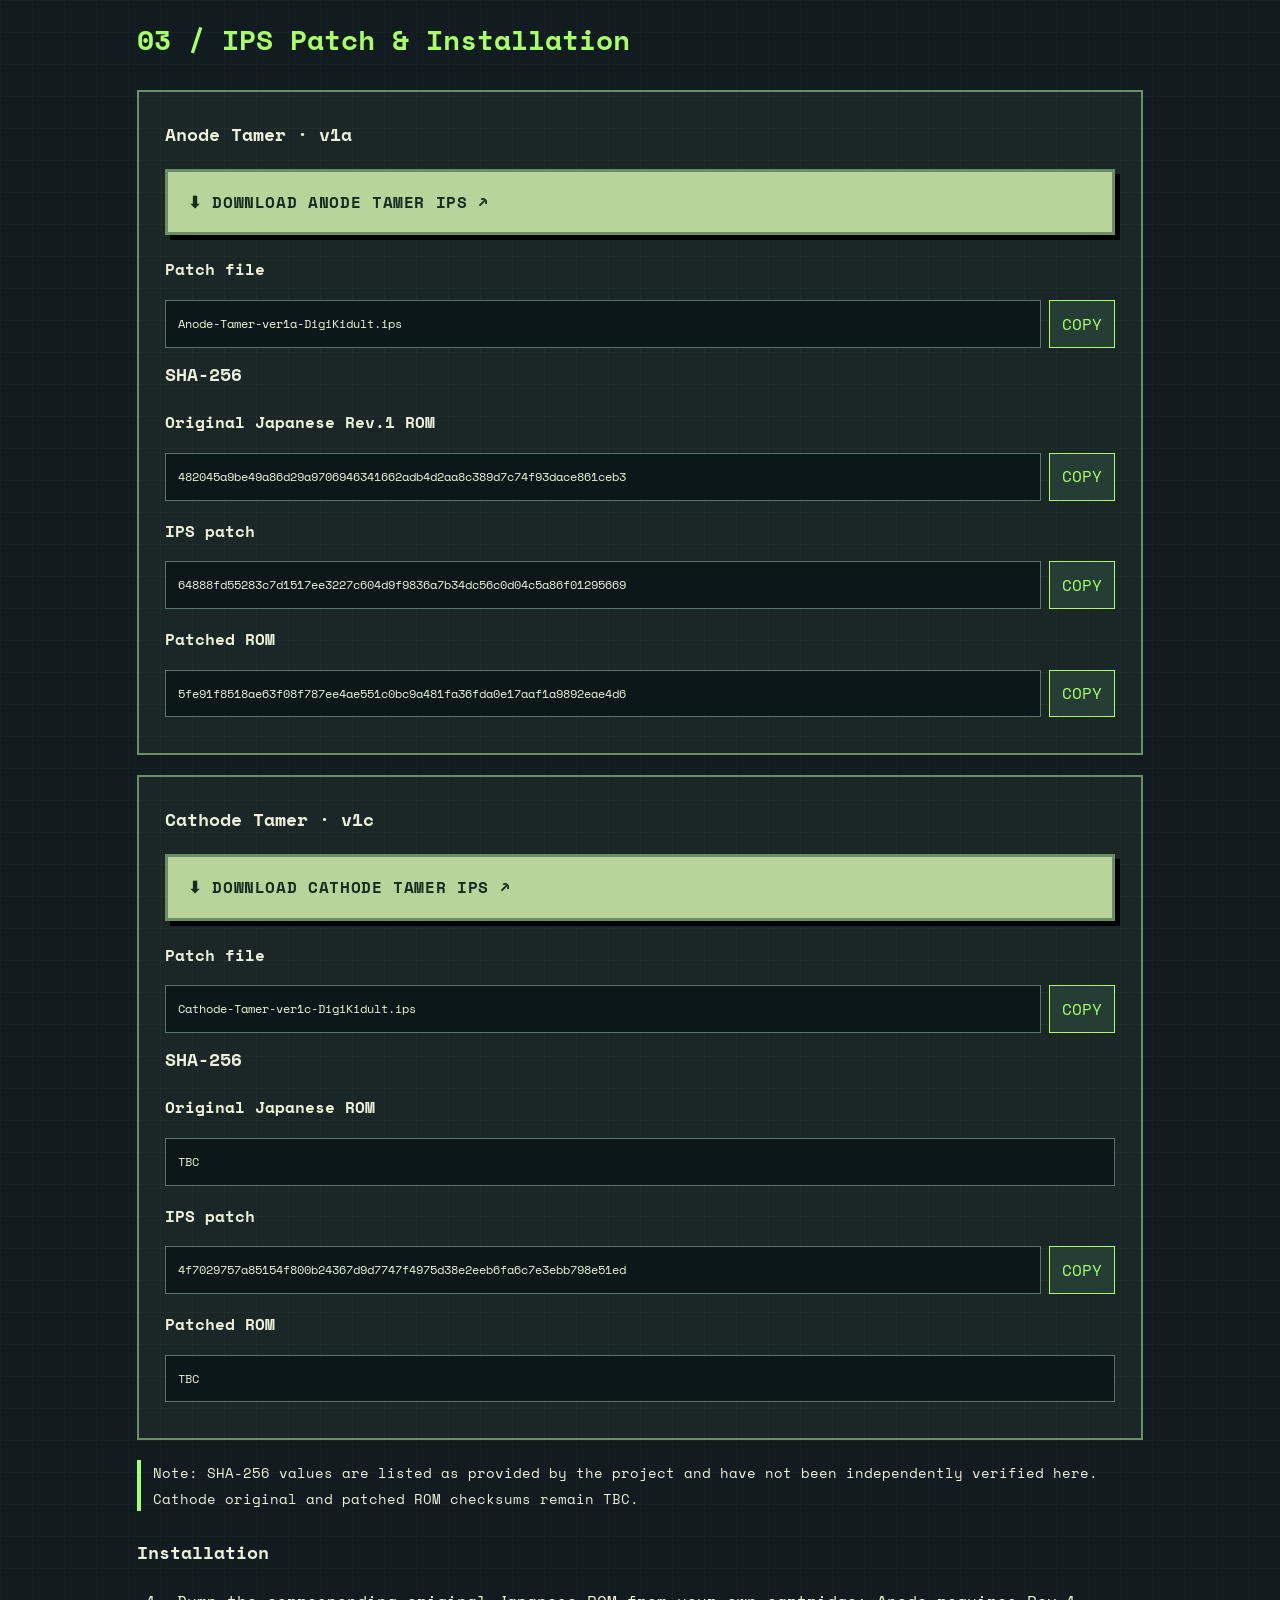
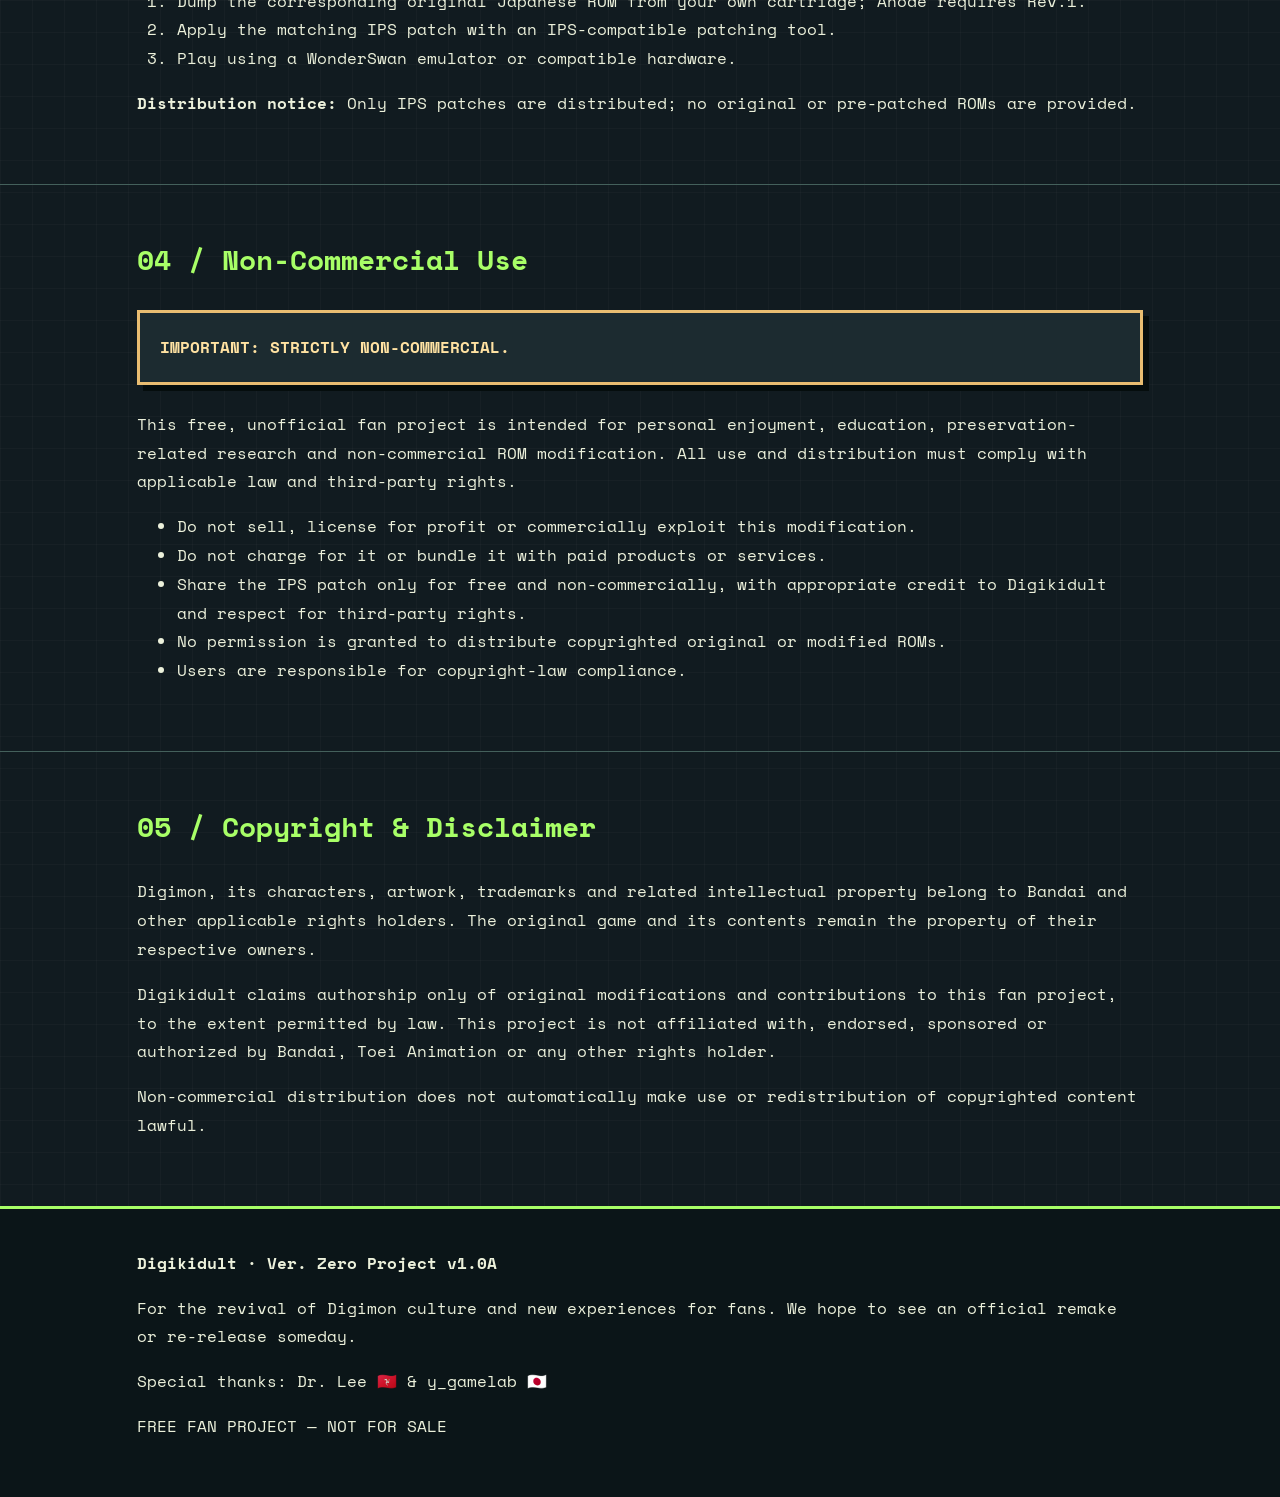
==== commit 8897e840: "Add files via upload" ====
--- a/index.html
+++ b/index.html
@@ -6,7 +6,7 @@
 .patch-download{display:block;margin:12px 0;padding:16px 20px;background:#b8d49a;color:#172c20!important;border:3px solid #6b8e66;box-shadow:5px 5px 0 #000;font-weight:900;text-decoration:none;letter-spacing:.04em;transition:transform .15s,background .15s}.patch-download:hover,.patch-download:focus-visible{background:#d4f6b4;transform:translate(-2px,-2px)}.patch-download-note{font-size:.88rem;border-left:4px solid #a8ff67;padding-left:12px;margin:18px 0 24px}</style><link href="index.html" hreflang="en" rel="alternate"/><link href="index-zh-TW.html" hreflang="zh-Hant" rel="alternate"/></head><body data-lang="en"><header class="top"><div class="wrap topin"><a class="brand" href="#top">VER. ZERO // v1.0A</a><div aria-label="Language" class="lang"><a aria-current="page" href="index.html">EN</a><a href="index-zh-TW.html">繁體中文</a></div><button aria-label="Toggle LCD color theme" id="theme-button" title="Toggle LCD theme" type="button">◐ LCD</button></div></header><main id="top"><div class="wrap"><div class="hero pixel-frame"><div aria-label="System status" class="bootbar">● SYSTEM ONLINE    //    WS-1999    //    VER.ZERO v1.0A</div><div class="eyebrow">1999 WonderSwan · Fan restoration project</div><h1>Digimon Adventure: Anode Tamer<br/>Ver. Zero Project</h1><p class="lead">Veedramon returns. Rediscover a once event-exclusive Digimon through a new in-game reward, with additional Variable Moves.</p><div class="chips"><span class="chip">v1.0A</span><span class="chip">Bandai WonderSwan</span><span class="chip">Completed</span><span class="chip">Free · Non-commercial</span></div><div class="actions"><a class="btn" href="#patch">Patch &amp; Installation</a><a class="btn alt" href="#features">Explore Features</a></div><img alt="Digimon Adventure Anode Tamer WonderSwan title screen" class="heroimg zoomable" decoding="async" loading="lazy" src="[data-uri]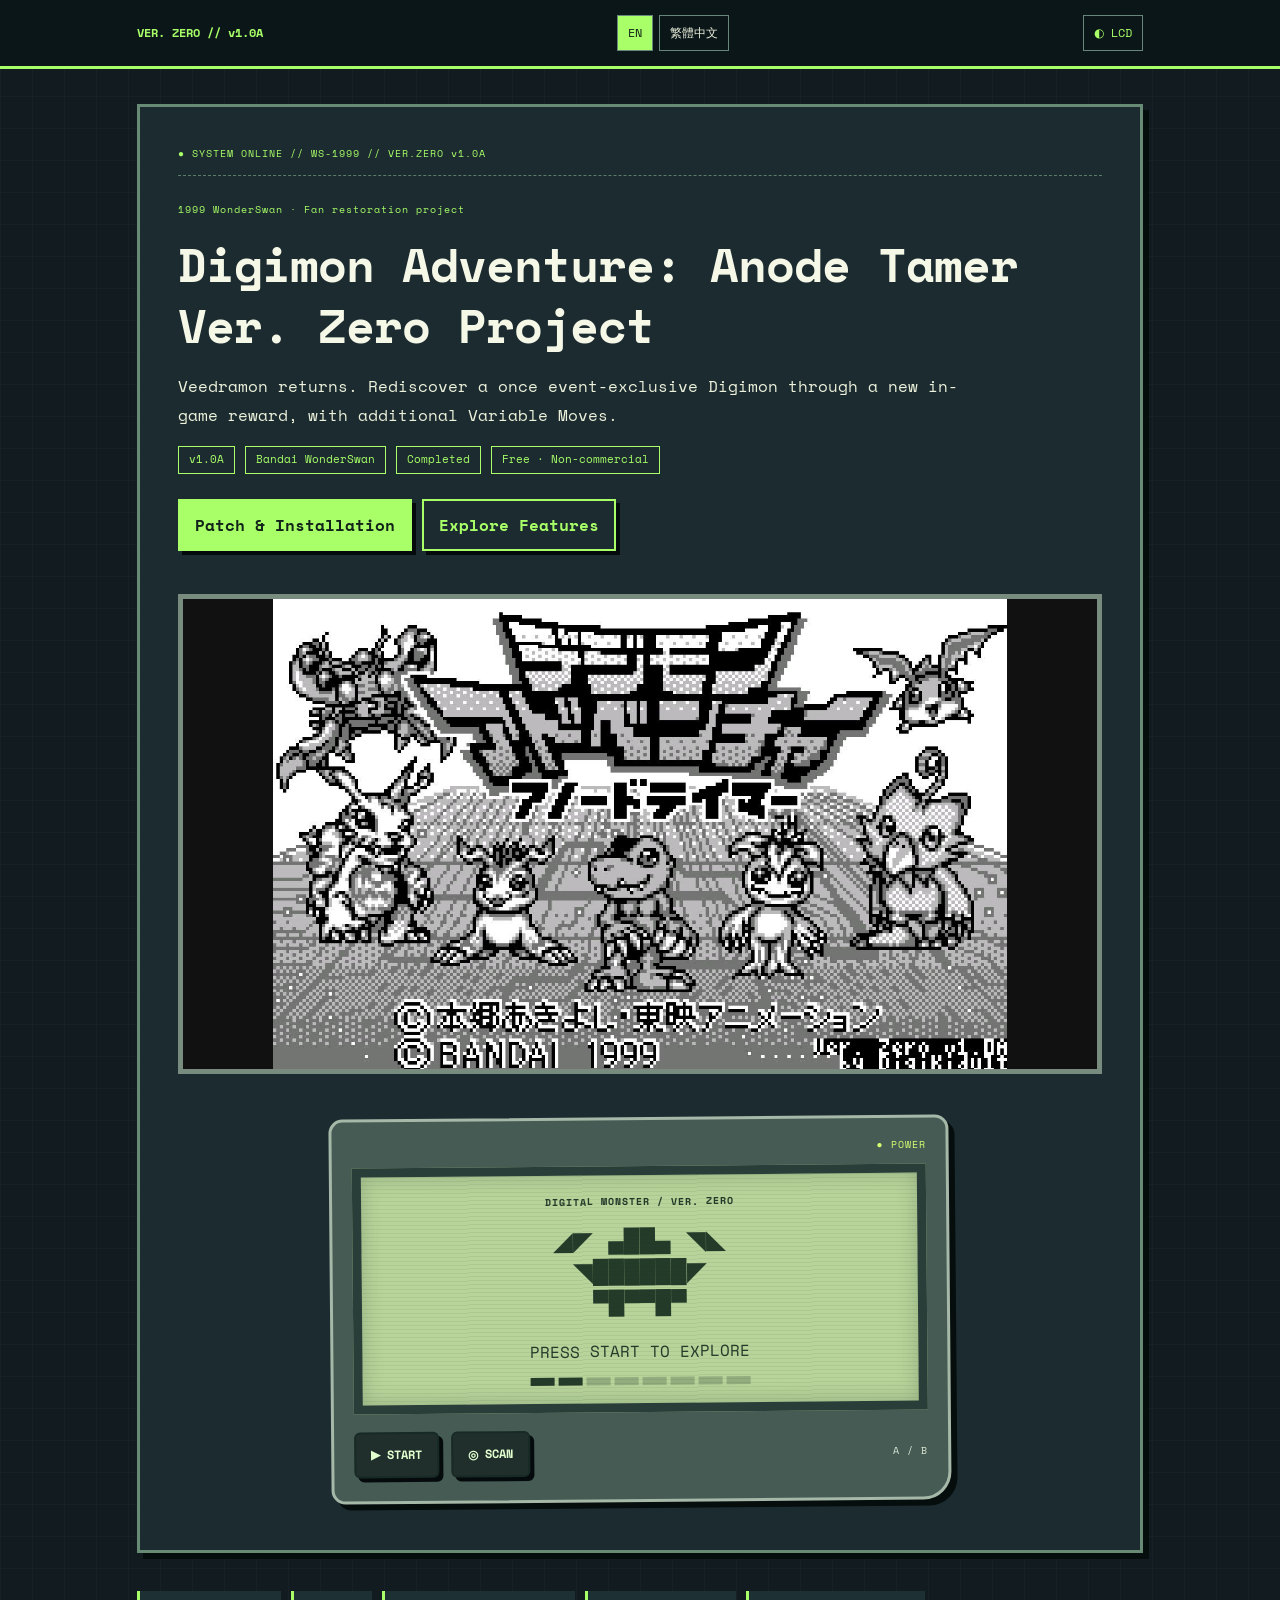
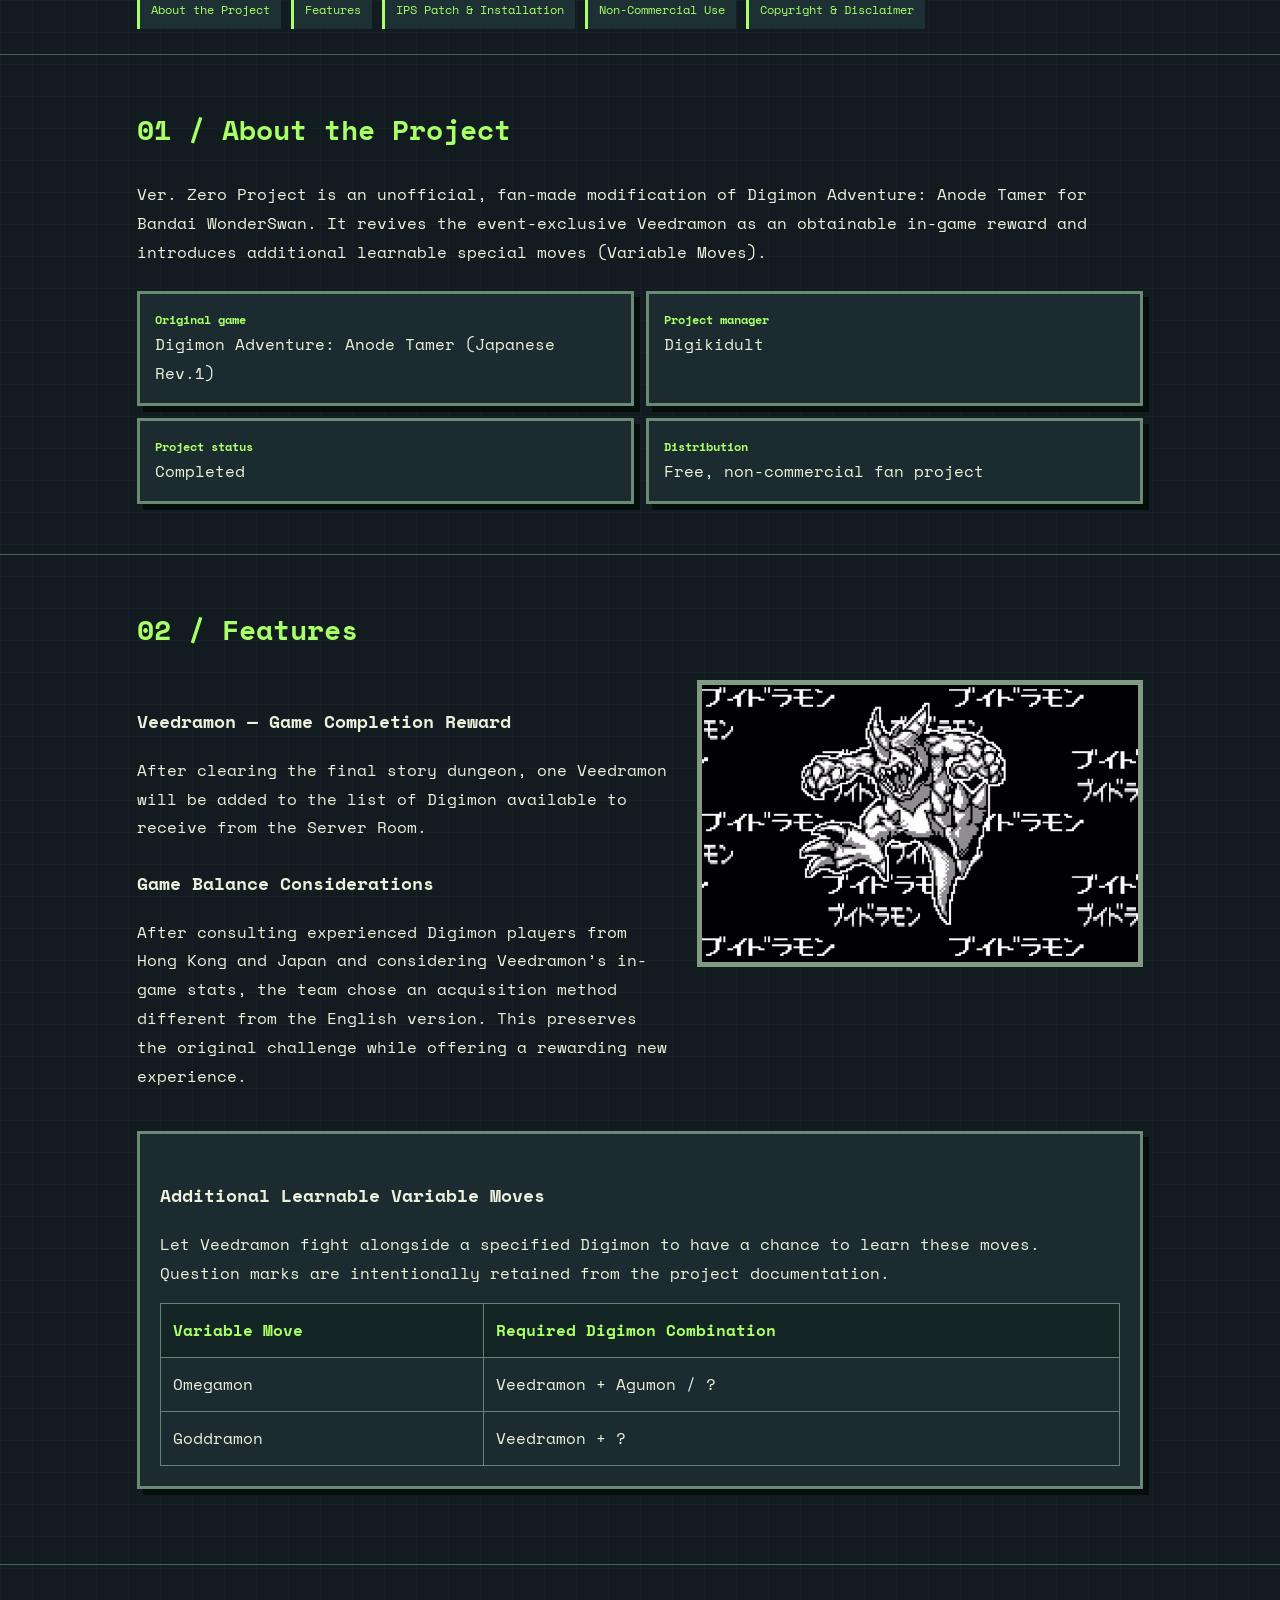
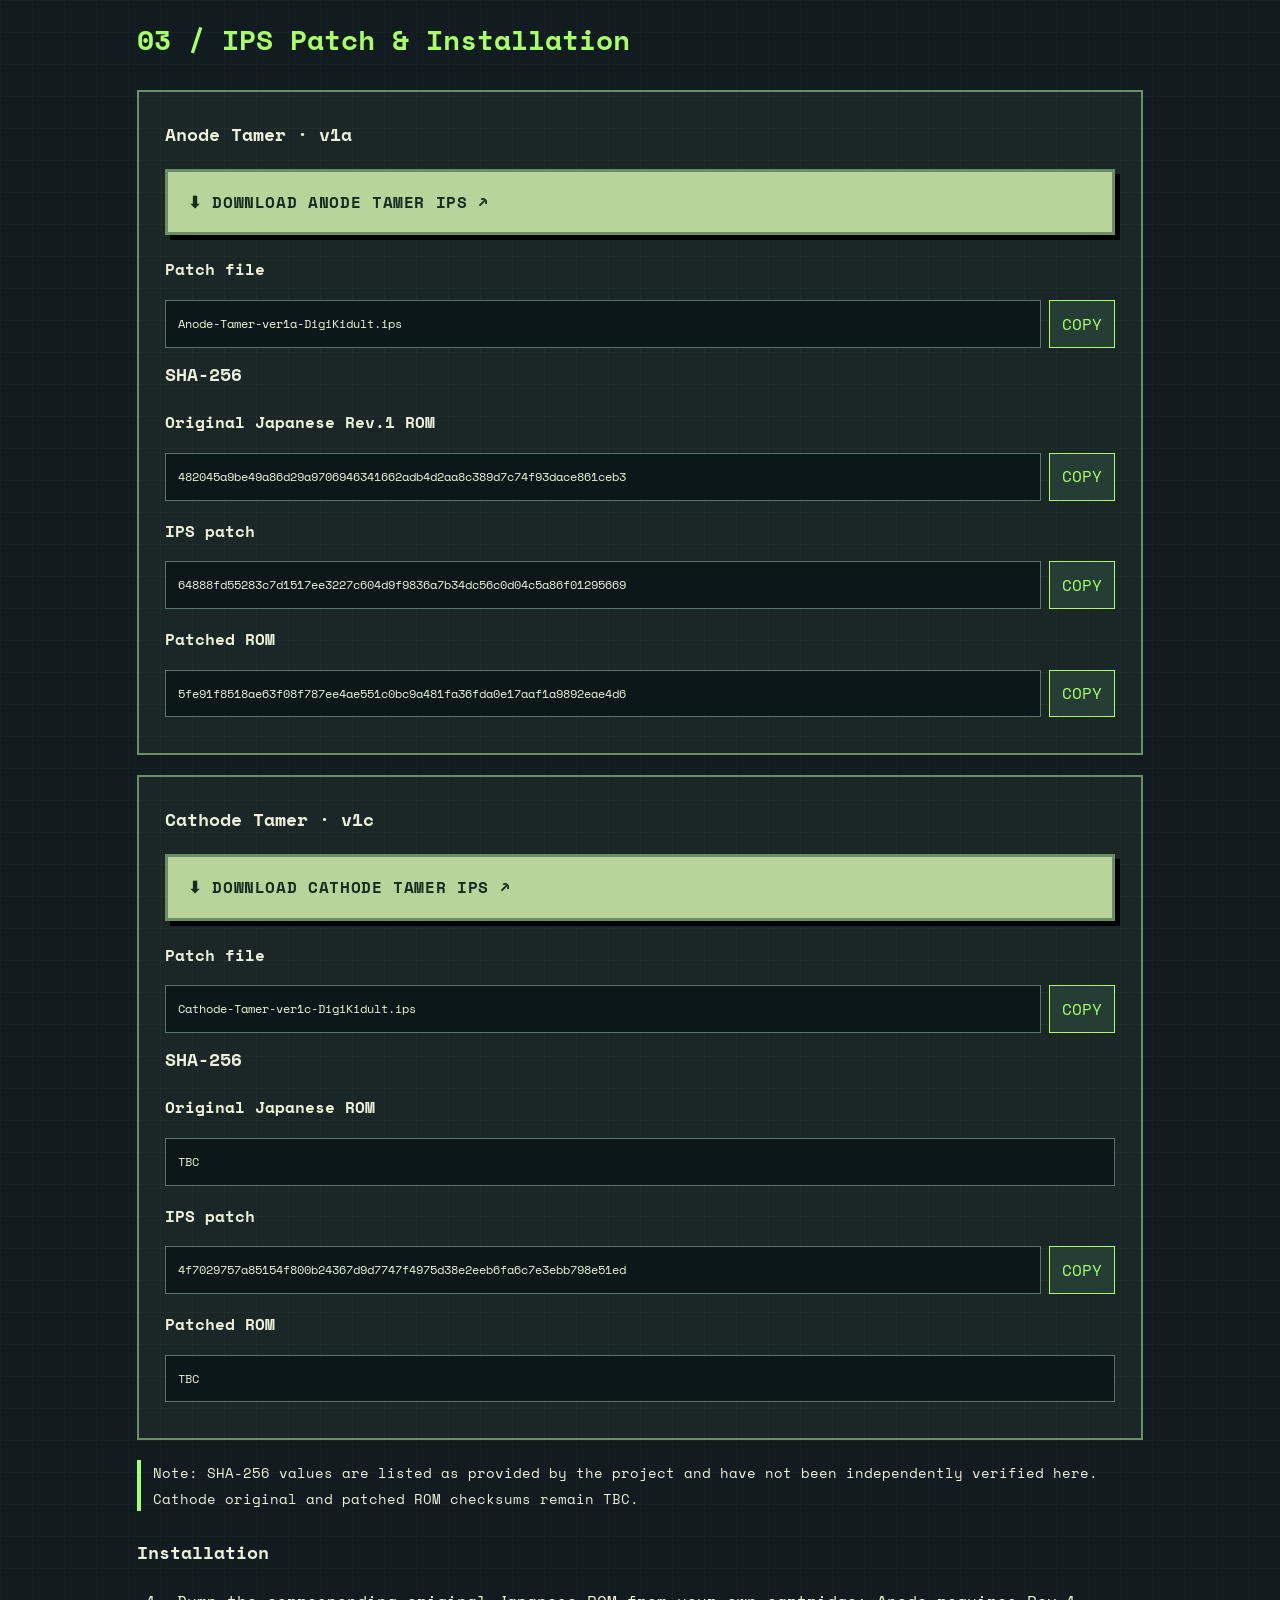
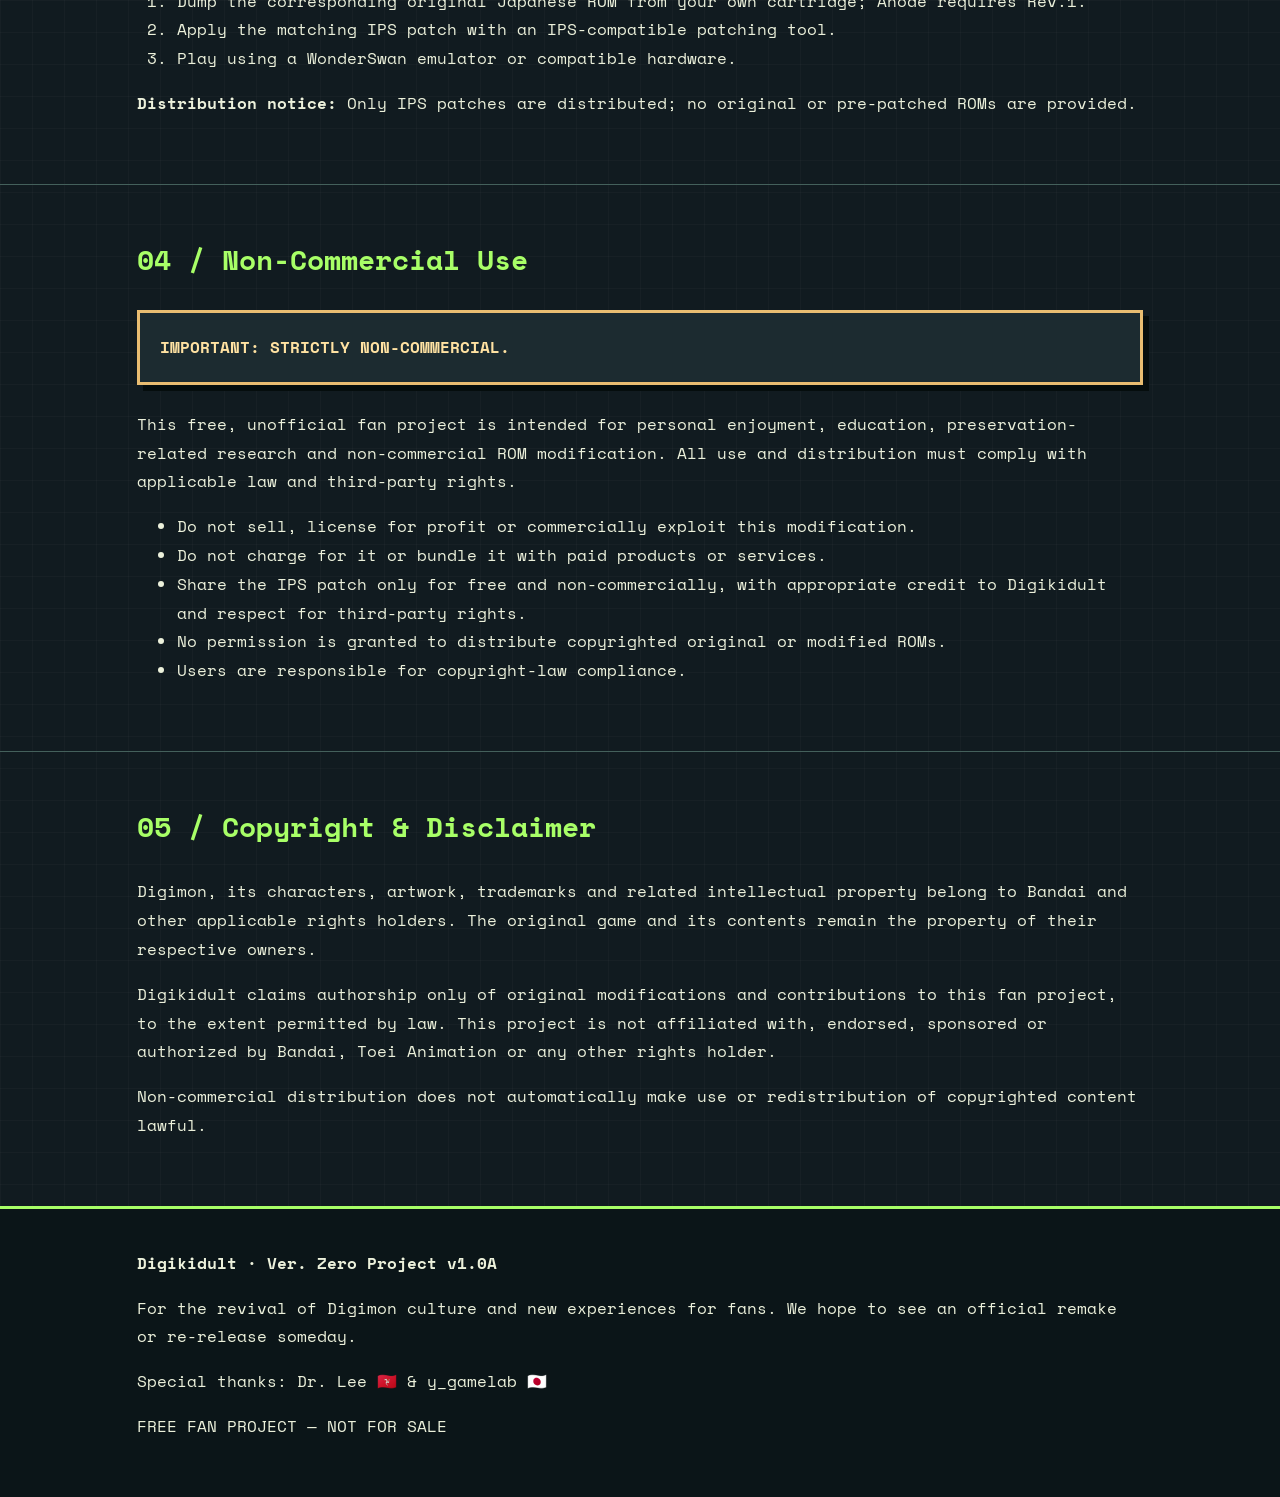
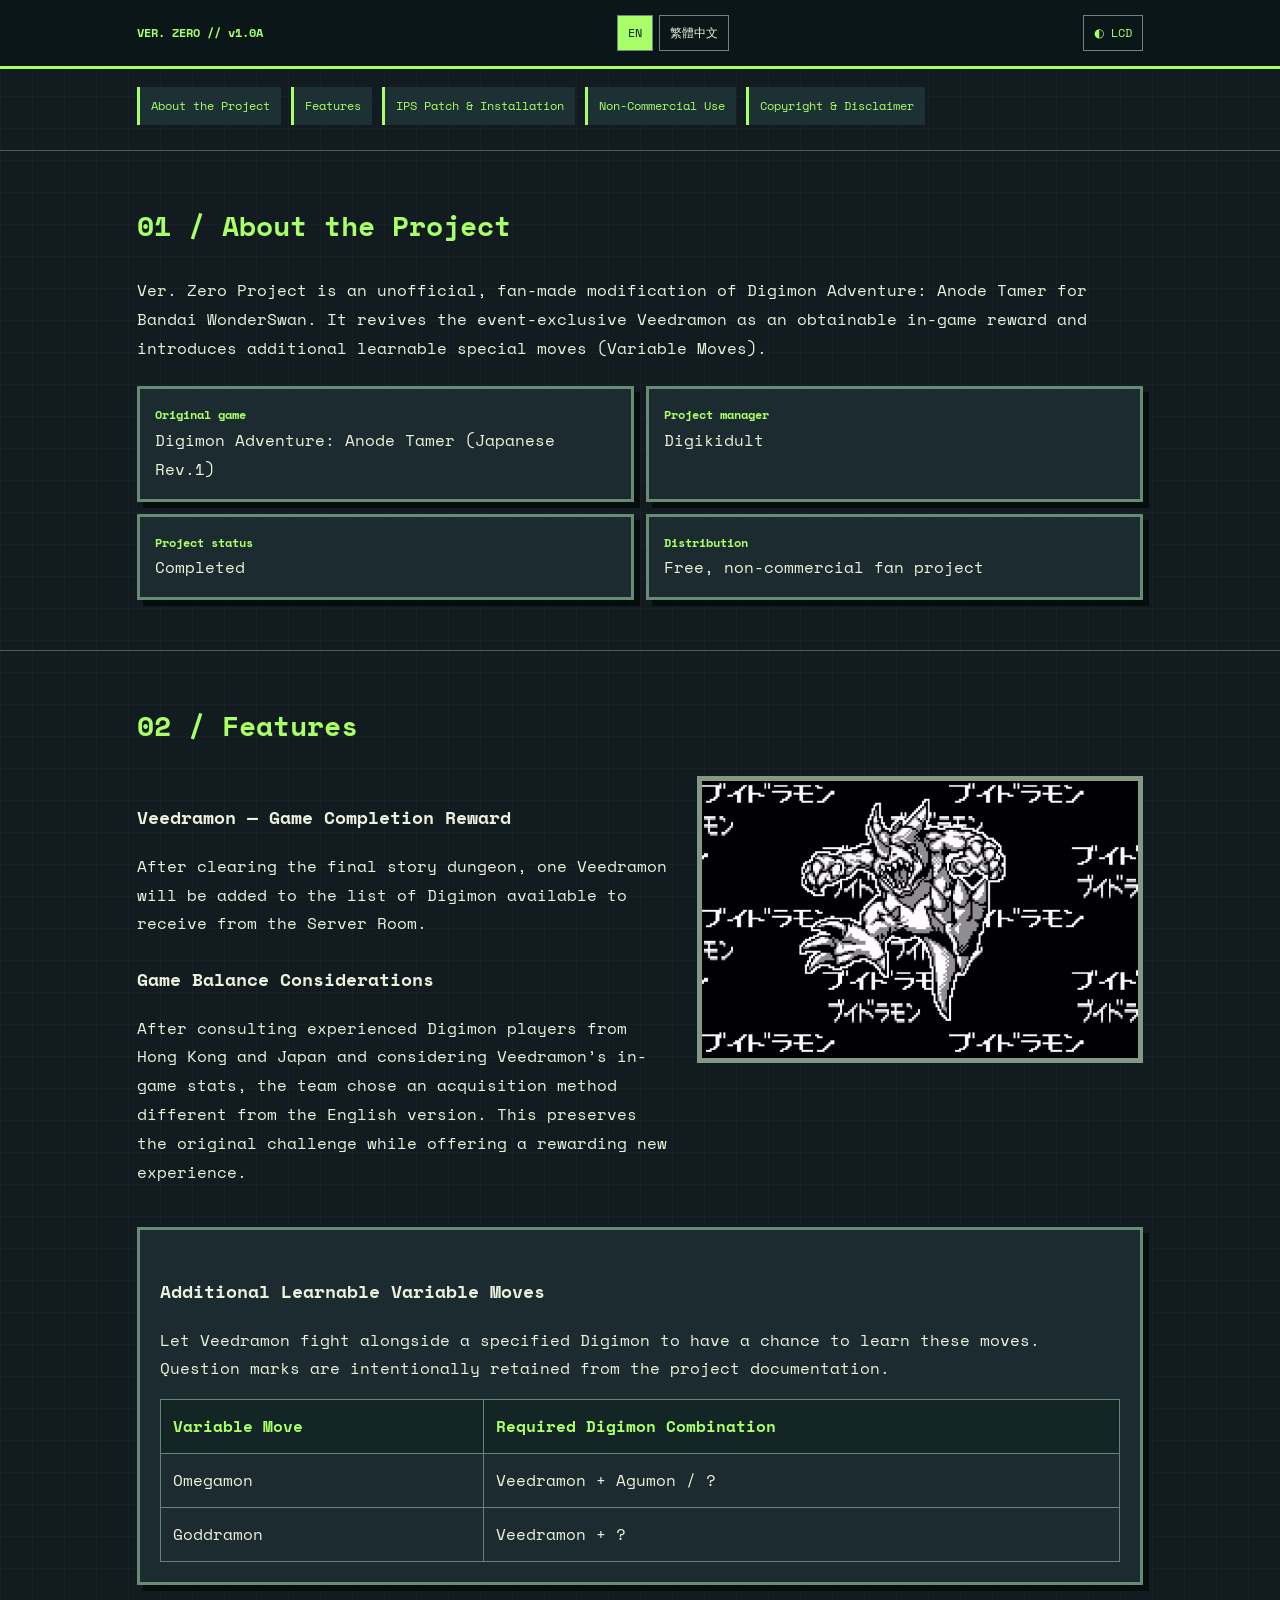
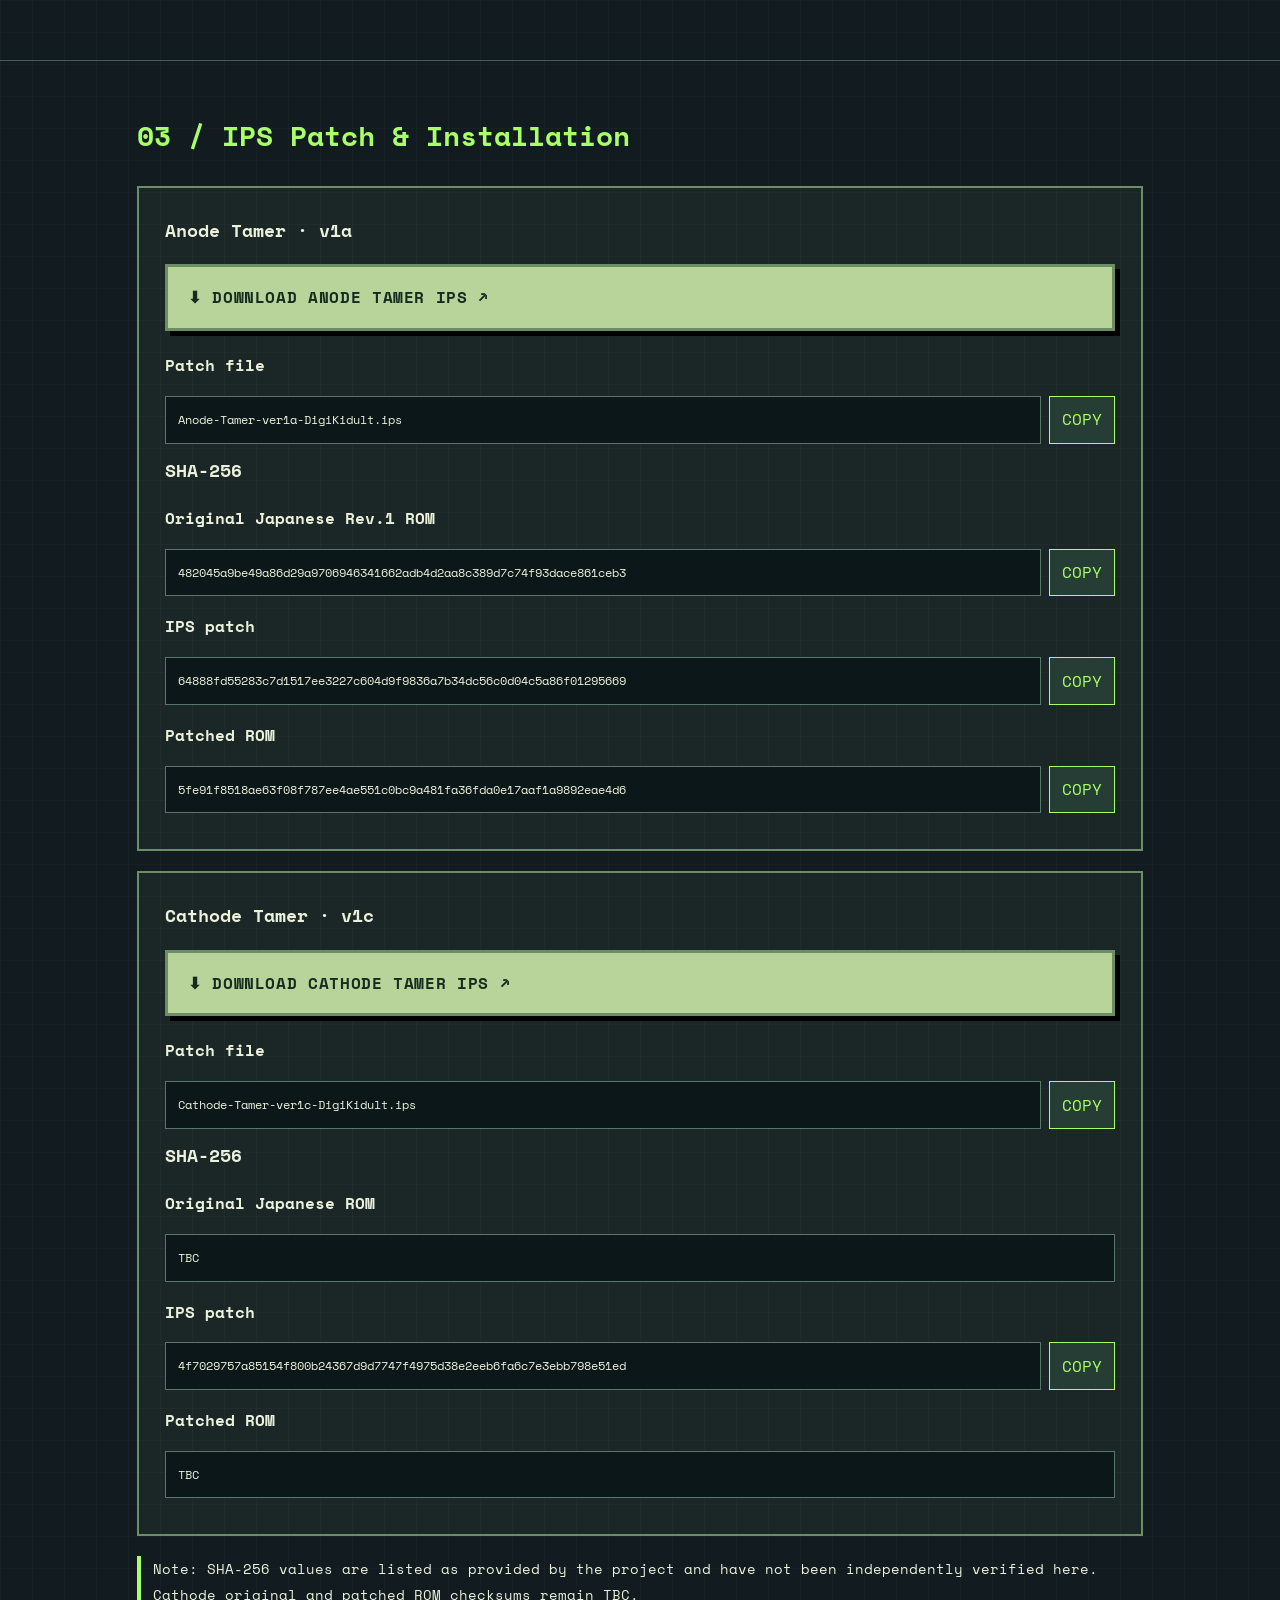
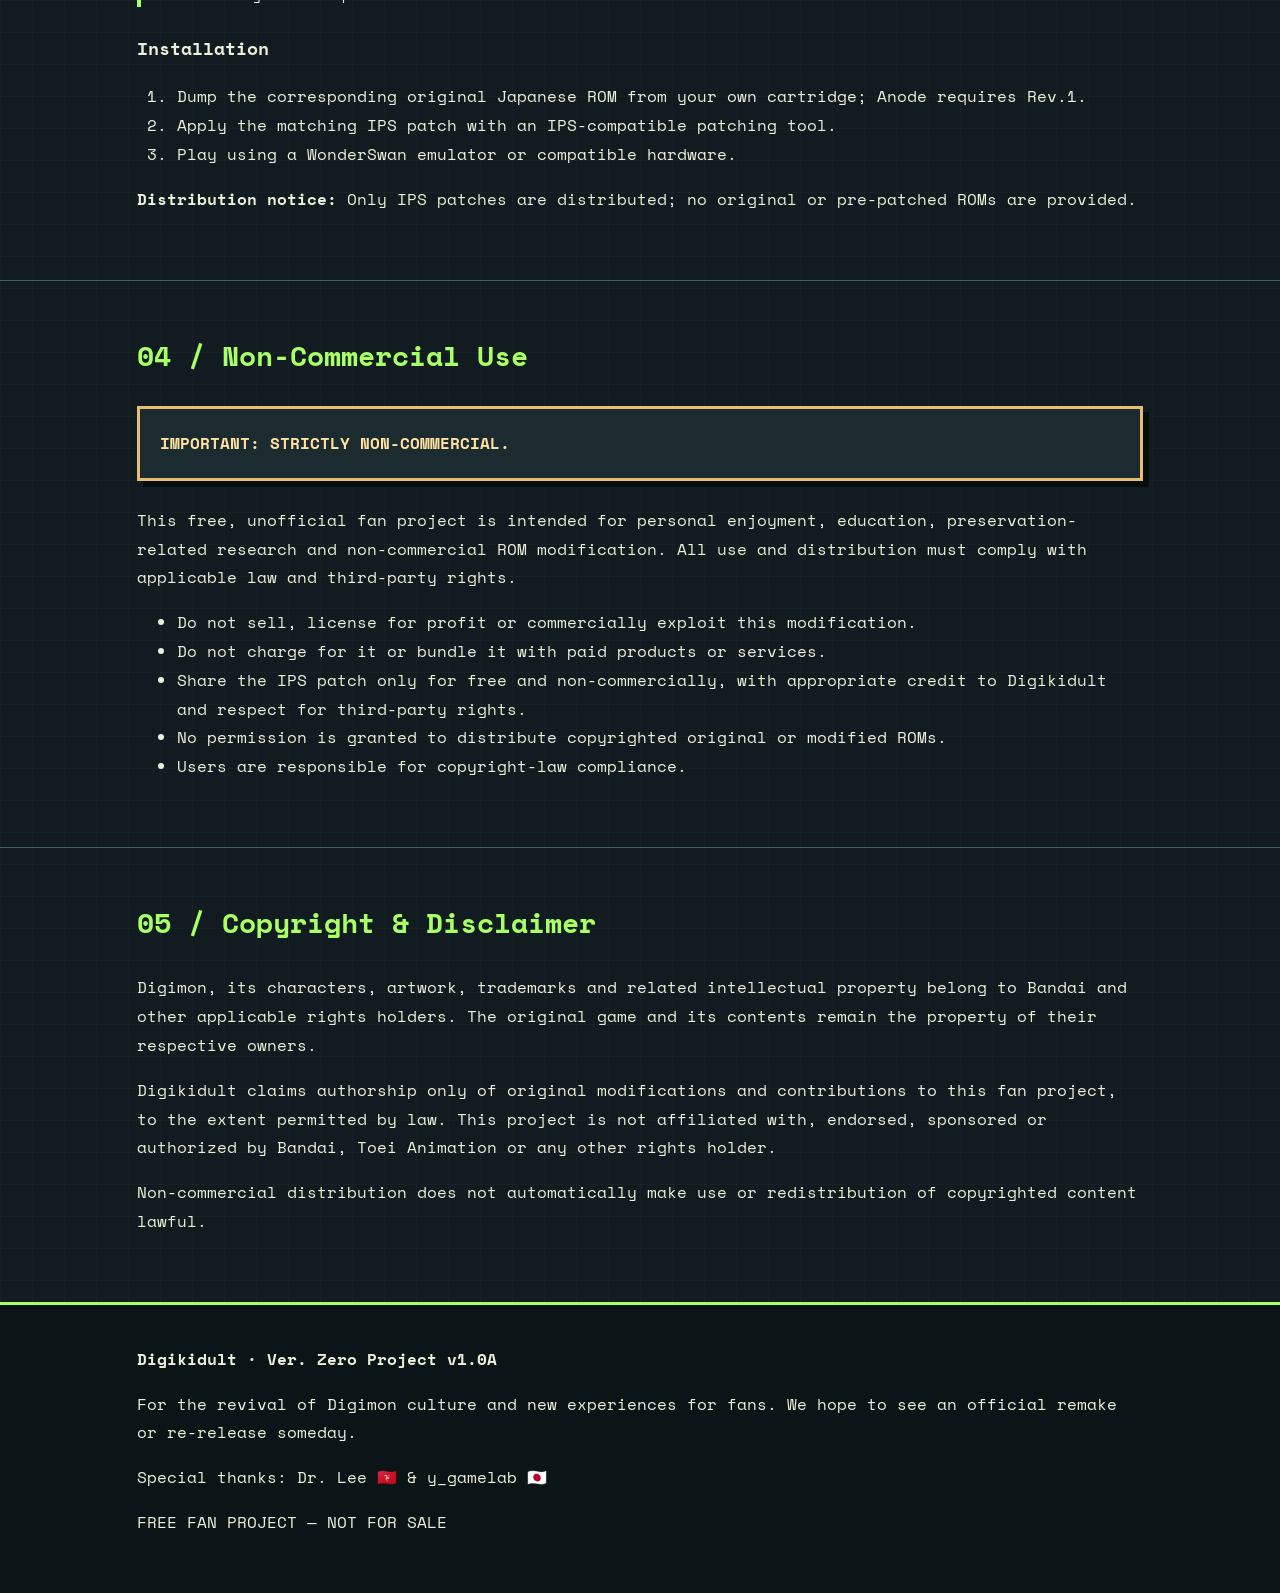
